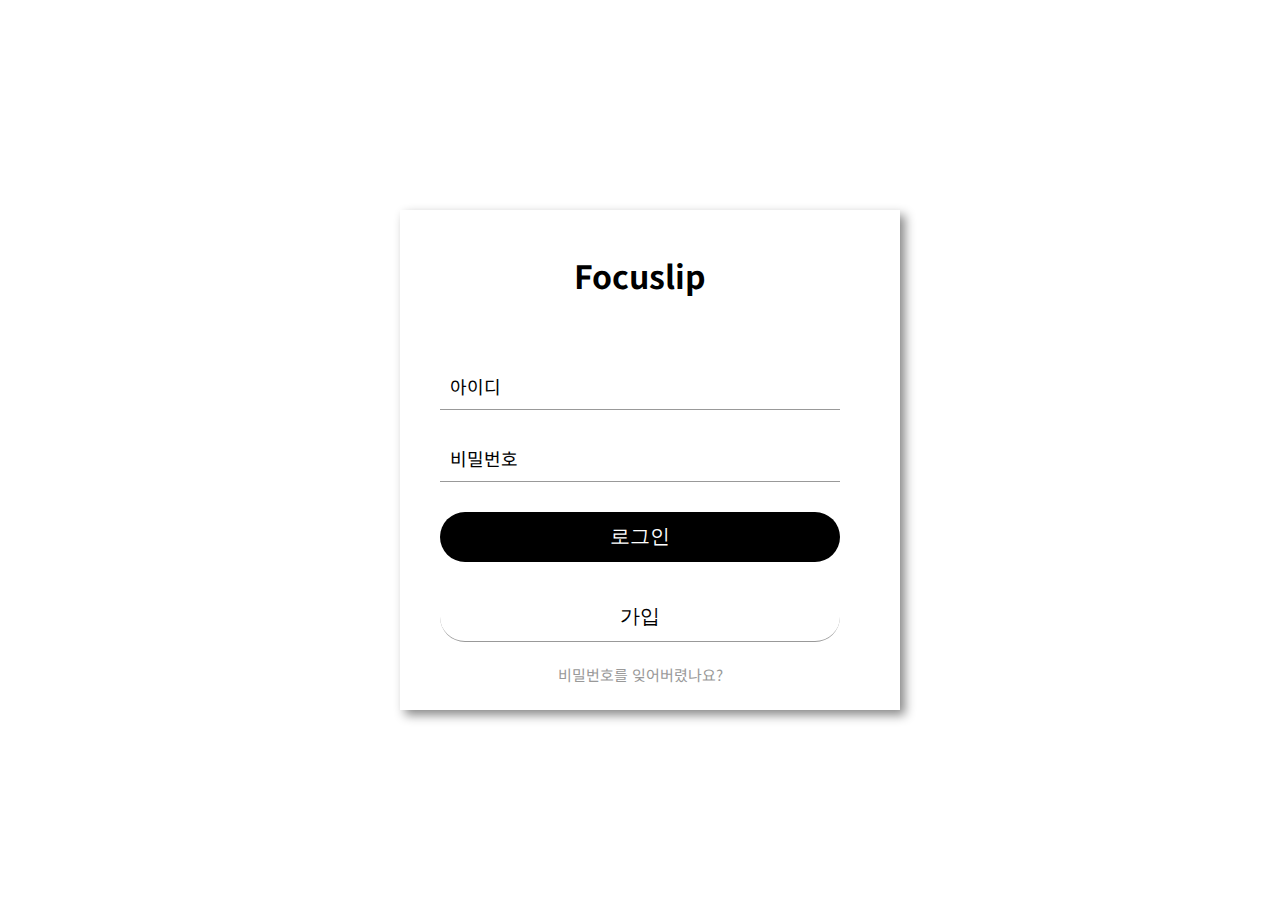
==== index.html @ b52f15b2 "Rename login.html to index.html" ====
<!DOCTYPE html>
<html lang="ko">

<head>
	<meta charset="UTF-8">
	<title>로그인페이지</title>
	<link rel="stylesheet" href="login-style.css">
</head>



<body>


	<section class="login-form">
		<h1>Focuslip</h1>
		<form action="">
			<div class="int-area">
				<input type="text" name="id" id="id" autocomplete="off" required>
				<label for="id">아이디</label>
			</div>
			<div class="int-area">
				<input type="password" name="pw" id="pw" autocomplete="off" required>
				<label for="pw">비밀번호</label>
			</div>
			<div class="btn-area">
				<button id="btn" type="submit">
					로그인
				</button>
			</div>
			<div class="join-area">
				<a href="regi.html">
					<button id="join" type="button">
						가입
					</button>
				</a>
			</div>
		</form>

		<div class="box">

		</div>

		<div class="caption">
			<a href="">비밀번호를 잊어버렸나요?</a>
		</div>

	</section>



	<div id="center">

	</div>



</body>
</html>
---- login-style.css ----
@import url('https://fonts.googleapis.com/css2?family=Noto+Sans+KR:wght@500&display=swap');

* {margin: 0, padding: 0; box-sizing: border-box;}
body {
	font-family: 'Noto Sans KR', sans-serif;
	display: flex;
	height: 100vh;
	justify-content: center;
	align-items: center;
}

#center {
	width: 500px;
	height: 500px;
	position: absolute;
	top: 50%;
	left: 50%;
	margin: -240px 0 0 -240px;
	box-shadow: 5px 5px 10px #888888;
}

body::before{
	content:"";
	position: absolute; z-index: 1;
	top: 0; right: 0; bottom: 0; left: 0;
}


.login-form {position: relative; z-index: 2;}
.login-form h1{
	font-size: 32px;
	text-align: center;
	margin-bottom: 60px;
}


.int-area{
	width: 400px; position: relative;
	margin-top: 20px;
}
.int-area:first-child {margin-top: 0;}
.int-area input {
	width: 100%;
	padding: 20px 10px 10px;
	background-color: transparent;
	border: none;
	border-bottom: 1px solid #999;
	font-size: 18px;
	outline: none;
}
.int-area label{
	position: absolute; left: 10px; top: 15px;
	font-size: 18px;
	transition: all .5s ease;
}
.int-area label.warning {
	color: red !important;
	animation: warning .3s ease;
	animation-iteration-count: 3;
}
@keyframes warning{
	0% {transform: translateX(-5px);}
	25% {transform: translateX(5px);}
	50% {transform: translateX(-5px);}
	75% {transform: translateX(5px);}
}
.int-area input:focus + label,
.int-area input:valid + label {
	top: -2px;
	font-size: 13px; color: #166cea;
}

.btn-area {margin-top: 30px;}
.btn-area button {
	width: 100%; height: 50px;
	background: #000;
	color: #fff;
	font-size: 20px;
	border: none;
	border-radius: 25px;
	cursor: pointer;
}

.join-area {margin-top: 30px;}
.join-area button {
	width: 100%; height: 50px;
	background: #fff;
	color: #000;
	font-size: 20px;
	border: none;
	border-bottom: 1px solid #999;
	border-radius: 25px;
	cursor: pointer;
}


.caption{
	margin-top: 20px;
	text-align: center;
}
.caption a{
	font-size: 15px; color: #999;
	text-decoration: none;
}
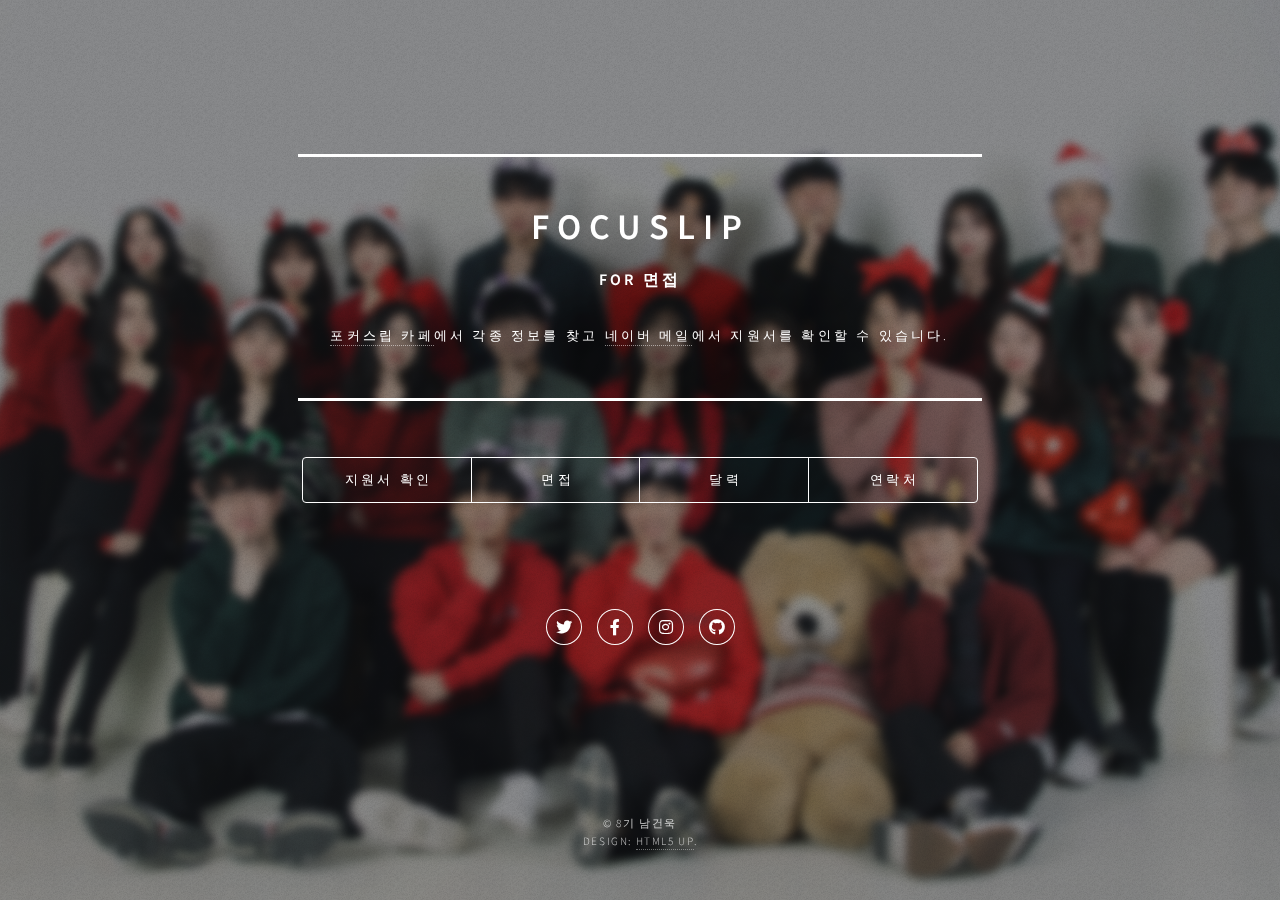
==== commit 7f890b5d: "Add files via upload" ====
--- a/index.html
+++ b/index.html
@@ -1,59 +1,378 @@
-<!DOCTYPE html>
+<!DOCTYPE HTML>
 <html lang="ko">
-
-<head>
-	<meta charset="UTF-8">
-	<title>로그인페이지</title>
-	<link rel="stylesheet" href="login-style.css">
-</head>
-
-
-
-<body>
-
-
-	<section class="login-form">
-		<h1>Focuslip</h1>
-		<form action="">
-			<div class="int-area">
-				<input type="text" name="id" id="id" autocomplete="off" required>
-				<label for="id">아이디</label>
+	<head>
+		<title>Focuslip</title>
+		<meta charset="utf-8" />
+		<meta name="viewport" content="width=device-width, initial-scale=1, user-scalable=no" />
+		<link rel="stylesheet" href="assets/css/main.css" />
+		<noscript><link rel="stylesheet" href="assets/css/noscript.css" /></noscript>
+	</head>
+	<body class="is-preload">
+
+		<!-- Wrapper -->
+			<div id="wrapper">
+				<!-- Header -->
+					<header id="header">
+						<div class="content">
+							<div class="inner">
+								<h1>Focuslip</h1>
+								<h3>For 면접</h3>
+								<p></p>
+								<p><a href="https://cafe.naver.com/focuslip">포커스립 카페</a>에서 각종 정보를 찾고
+								<a href="http://mail.naver.com">네이버 메일</a>에서 지원서를 확인할 수 있습니다.</p>
+							</div>
+						</div>
+						<nav>
+							<ul> <!-- #intro같이 링크 이름 앞에 #을 붙이면 원래 창이 안 닫힌다.-->
+								<li><a href="#intro">지원서 확인</a></li>
+								<li><a href="#work">면접</a></li>
+								<li><a href="#about">달력</a></li>
+								<li><a href="#contact">연락처</a></li>
+								<!-- <li><a href="#elements">Elements</a></li> -->
+							</ul>
+						</nav>
+
+
+
+					</header>
+
+				<!-- Main -->
+					<div id="main">
+
+						<!-- 지원서 확인 -->
+							<article id="intro">
+								<h2 class="major">지원서 확인</h2>
+								<span class="image main"><img src="images/pic01.jpg" alt="" /></span>
+								<p>이 페이지는 지원서를 업로드하고, 사람 별로 분류된 지원서를 한 눈에 볼 수 있는 페이지입니다.</p>
+								<p>면접을 보면서 면접 질문 및 대답을 메모하려면 <a href="#work">면접 페이지</a>를 이용해 주세요.</p>
+							</article>
+
+						<!-- 면접볼 때 사용할 페이지 -->
+							<article id="work">
+								<h2 class="major">면접</h2>
+								<span class="image main"><img src="images/pic02.jpg" alt="" /></span>
+								<p>이 페이지는 면접을 보면서 질문 및 대답을 메모하는 페이지입니다.</p>
+								<p>메모한 건 다 모아서 엑셀로 다운받을 수 있었으면 좋겠네요.</p>
+								<p>근데 구글 스프레드시트를 쓰면 되는데 굳이 이게 필요할까?</p>
+
+								/* 원래 있었던 이름, 메일, 메시지 넣는 양식 코드 */
+								<form method="post" action="#">
+									<div class="fields">
+										<div class="field half">
+											<label for="name">지원자 이름</label>
+											<input type="text" name="name" id="name" />
+										</div>
+										<div class="field half">
+											<label for="email">면접관 이름</label>
+											<input type="text" name="email" id="email" />
+										</div>
+										<div class="field">
+											<label for="message">질문</label>
+											<textarea name="message" id="message" rows="4"></textarea>
+										</div>
+										<div class="field">
+											<label for="message">답변</label>
+											<textarea name="message" id="message" rows="4"></textarea>
+										</div>
+									</div>
+									<ul class="actions">
+										<li><input type="submit" value="Send Message" class="primary" /></li>
+										<li><input type="reset" value="Reset" /></li>
+									</ul>
+								</form>
+							</article>
+
+						<!-- 달력 -->
+							<article id="about">
+								<h2 class="major">달력</h2>
+								<span class="image main"><img src="images/pic03.jpg" alt="" /></span>
+								<p>이 페이지는 달력에 시간 별로 면접관과 지원자가 정리된 페이지입니다.</p>
+								<p>업로드된 지원서에서 가능한 면접일자를 추출해서 표로 정리하고, 그 중 시간을 선택하면 지원자를 표로 정리해줬으면 좋겠네요.</p>
+								<p>면접관은 직접 입력하는걸로 합시다.</p>
+							</article>
+
+						<!-- Contact -->
+							<article id="contact">
+								<h2 class="major">연락처</h2>
+								<p>이 페이지는 지원자들의 연락처를 모아둔 페이지입니다.</p>
+								<p>지원서의 정보를 받아서 정리해줬으면 좋겠네요.</p>
+
+								<!-- 여긴 아이콘이니까 불필요 -->
+
+								<!-- 여기까지 -->
+							</article>
+
+						<!-- Elements 메뉴를 비활성화 해놨는데 이런 것들이 가능하니 써먹으라는 듯! -->
+							<article id="elements">
+								<h2 class="major">Elements</h2>
+
+								<section>
+									<h3 class="major">Text</h3>
+									<p>This is <b>bold</b> and this is <strong>strong</strong>. This is <i>italic</i> and this is <em>emphasized</em>.
+									This is <sup>superscript</sup> text and this is <sub>subscript</sub> text.
+									This is <u>underlined</u> and this is code: <code>for (;;) { ... }</code>. Finally, <a href="#">this is a link</a>.</p>
+									<hr />
+									<h2>Heading Level 2</h2>
+									<h3>Heading Level 3</h3>
+									<h4>Heading Level 4</h4>
+									<h5>Heading Level 5</h5>
+									<h6>Heading Level 6</h6>
+									<hr />
+									<h4>Blockquote</h4>
+									<blockquote>Fringilla nisl. Donec accumsan interdum nisi, quis tincidunt felis sagittis eget tempus euismod. Vestibulum ante ipsum primis in faucibus vestibulum. Blandit adipiscing eu felis iaculis volutpat ac adipiscing accumsan faucibus. Vestibulum ante ipsum primis in faucibus lorem ipsum dolor sit amet nullam adipiscing eu felis.</blockquote>
+									<h4>Preformatted</h4>
+									<pre><code>i = 0;
+
+while (!deck.isInOrder()) {
+    print 'Iteration ' + i;
+    deck.shuffle();
+    i++;
+}
+
+print 'It took ' + i + ' iterations to sort the deck.';</code></pre>
+								</section>
+
+								<section>
+									<h3 class="major">Lists</h3>
+
+									<h4>Unordered</h4>
+									<ul>
+										<li>Dolor pulvinar etiam.</li>
+										<li>Sagittis adipiscing.</li>
+										<li>Felis enim feugiat.</li>
+									</ul>
+
+									<h4>Alternate</h4>
+									<ul class="alt">
+										<li>Dolor pulvinar etiam.</li>
+										<li>Sagittis adipiscing.</li>
+										<li>Felis enim feugiat.</li>
+									</ul>
+
+									<h4>Ordered</h4>
+									<ol>
+										<li>Dolor pulvinar etiam.</li>
+										<li>Etiam vel felis viverra.</li>
+										<li>Felis enim feugiat.</li>
+										<li>Dolor pulvinar etiam.</li>
+										<li>Etiam vel felis lorem.</li>
+										<li>Felis enim et feugiat.</li>
+									</ol>
+									<h4>Icons</h4>
+									<ul class="icons">
+										<li><a href="#" class="icon brands fa-twitter"><span class="label">Twitter</span></a></li>
+										<li><a href="#" class="icon brands fa-facebook-f"><span class="label">Facebook</span></a></li>
+										<li><a href="#" class="icon brands fa-instagram"><span class="label">Instagram</span></a></li>
+										<li><a href="#" class="icon brands fa-github"><span class="label">Github</span></a></li>
+									</ul>
+
+									<h4>Actions</h4>
+									<ul class="actions">
+										<li><a href="#" class="button primary">Default</a></li>
+										<li><a href="#" class="button">Default</a></li>
+									</ul>
+									<ul class="actions stacked">
+										<li><a href="#" class="button primary">Default</a></li>
+										<li><a href="#" class="button">Default</a></li>
+									</ul>
+								</section>
+
+								<section>
+									<h3 class="major">Table</h3>
+									<h4>Default</h4>
+									<div class="table-wrapper">
+										<table>
+											<thead>
+												<tr>
+													<th>Name</th>
+													<th>Description</th>
+													<th>Price</th>
+												</tr>
+											</thead>
+											<tbody>
+												<tr>
+													<td>Item One</td>
+													<td>Ante turpis integer aliquet porttitor.</td>
+													<td>29.99</td>
+												</tr>
+												<tr>
+													<td>Item Two</td>
+													<td>Vis ac commodo adipiscing arcu aliquet.</td>
+													<td>19.99</td>
+												</tr>
+												<tr>
+													<td>Item Three</td>
+													<td> Morbi faucibus arcu accumsan lorem.</td>
+													<td>29.99</td>
+												</tr>
+												<tr>
+													<td>Item Four</td>
+													<td>Vitae integer tempus condimentum.</td>
+													<td>19.99</td>
+												</tr>
+												<tr>
+													<td>Item Five</td>
+													<td>Ante turpis integer aliquet porttitor.</td>
+													<td>29.99</td>
+												</tr>
+											</tbody>
+											<tfoot>
+												<tr>
+													<td colspan="2"></td>
+													<td>100.00</td>
+												</tr>
+											</tfoot>
+										</table>
+									</div>
+
+									<h4>Alternate</h4>
+									<div class="table-wrapper">
+										<table class="alt">
+											<thead>
+												<tr>
+													<th>Name</th>
+													<th>Description</th>
+													<th>Price</th>
+												</tr>
+											</thead>
+											<tbody>
+												<tr>
+													<td>Item One</td>
+													<td>Ante turpis integer aliquet porttitor.</td>
+													<td>29.99</td>
+												</tr>
+												<tr>
+													<td>Item Two</td>
+													<td>Vis ac commodo adipiscing arcu aliquet.</td>
+													<td>19.99</td>
+												</tr>
+												<tr>
+													<td>Item Three</td>
+													<td> Morbi faucibus arcu accumsan lorem.</td>
+													<td>29.99</td>
+												</tr>
+												<tr>
+													<td>Item Four</td>
+													<td>Vitae integer tempus condimentum.</td>
+													<td>19.99</td>
+												</tr>
+												<tr>
+													<td>Item Five</td>
+													<td>Ante turpis integer aliquet porttitor.</td>
+													<td>29.99</td>
+												</tr>
+											</tbody>
+											<tfoot>
+												<tr>
+													<td colspan="2"></td>
+													<td>100.00</td>
+												</tr>
+											</tfoot>
+										</table>
+									</div>
+								</section>
+
+								<section>
+									<h3 class="major">Buttons</h3>
+									<ul class="actions">
+										<li><a href="#" class="button primary">Primary</a></li>
+										<li><a href="#" class="button">Default</a></li>
+									</ul>
+									<ul class="actions">
+										<li><a href="#" class="button">Default</a></li>
+										<li><a href="#" class="button small">Small</a></li>
+									</ul>
+									<ul class="actions">
+										<li><a href="#" class="button primary icon solid fa-download">Icon</a></li>
+										<li><a href="#" class="button icon solid fa-download">Icon</a></li>
+									</ul>
+									<ul class="actions">
+										<li><span class="button primary disabled">Disabled</span></li>
+										<li><span class="button disabled">Disabled</span></li>
+									</ul>
+								</section>
+
+								<section>
+									<h3 class="major">Form</h3>
+									<form method="post" action="#">
+										<div class="fields">
+											<div class="field half">
+												<label for="demo-name">Name</label>
+												<input type="text" name="demo-name" id="demo-name" value="" placeholder="Jane Doe" />
+											</div>
+											<div class="field half">
+												<label for="demo-email">Email</label>
+												<input type="email" name="demo-email" id="demo-email" value="" placeholder="jane@untitled.tld" />
+											</div>
+											<div class="field">
+												<label for="demo-category">Category</label>
+												<select name="demo-category" id="demo-category">
+													<option value="">-</option>
+													<option value="1">Manufacturing</option>
+													<option value="1">Shipping</option>
+													<option value="1">Administration</option>
+													<option value="1">Human Resources</option>
+												</select>
+											</div>
+											<div class="field half">
+												<input type="radio" id="demo-priority-low" name="demo-priority" checked>
+												<label for="demo-priority-low">Low</label>
+											</div>
+											<div class="field half">
+												<input type="radio" id="demo-priority-high" name="demo-priority">
+												<label for="demo-priority-high">High</label>
+											</div>
+											<div class="field half">
+												<input type="checkbox" id="demo-copy" name="demo-copy">
+												<label for="demo-copy">Email me a copy</label>
+											</div>
+											<div class="field half">
+												<input type="checkbox" id="demo-human" name="demo-human" checked>
+												<label for="demo-human">Not a robot</label>
+											</div>
+											<div class="field">
+												<label for="demo-message">Message</label>
+												<textarea name="demo-message" id="demo-message" placeholder="Enter your message" rows="6"></textarea>
+											</div>
+										</div>
+										<ul class="actions">
+											<li><input type="submit" value="Send Message" class="primary" /></li>
+											<li><input type="reset" value="Reset" /></li>
+										</ul>
+									</form>
+								</section>
+
+							</article>
+
+					</div>
+
+				<!-- 아이콘들: 링크 추가로 입력할 것 -->
+				<ul class="icons">
+					<li><a href="#" class="icon brands fa-twitter"><span class="label">Twitter</span></a></li>
+					<li><a href="#" class="icon brands fa-facebook-f"><span class="label">Facebook</span></a></li>
+					<li><a href="https://www.instagram.com/focuslip_presentation/" class="icon brands fa-instagram"><span class="label">Instagram</span></a></li>
+					<li><a href="#" class="icon brands fa-github"><span class="label">GitHub</span></a></li>
+				</ul>
+
+				<!-- Footer -->
+				<footer id="footer">
+					<p class="copyright">&copy; 8기 남건욱 </p>
+					<p class="copyright">Design: <a href="https://html5up.net">HTML5 UP</a>.</p>
+				</footer>
+
+
+
 			</div>
-			<div class="int-area">
-				<input type="password" name="pw" id="pw" autocomplete="off" required>
-				<label for="pw">비밀번호</label>
-			</div>
-			<div class="btn-area">
-				<button id="btn" type="submit">
-					로그인
-				</button>
-			</div>
-			<div class="join-area">
-				<a href="regi.html">
-					<button id="join" type="button">
-						가입
-					</button>
-				</a>
-			</div>
-		</form>
-
-		<div class="box">
-
-		</div>
-
-		<div class="caption">
-			<a href="">비밀번호를 잊어버렸나요?</a>
-		</div>
-
-	</section>
-
-
-
-	<div id="center">
-
-	</div>
-
-
-
-</body>
+
+		<!-- BG -->
+			<div id="bg"></div>
+
+		<!-- Scripts -->
+			<script src="assets/js/jquery.min.js"></script>
+			<script src="assets/js/browser.min.js"></script>
+			<script src="assets/js/breakpoints.min.js"></script>
+			<script src="assets/js/util.js"></script>
+			<script src="assets/js/main.js"></script>
+
+	</body>
 </html>
--- a/assets/css/main.css
+++ b/assets/css/main.css
@@ -0,0 +1,1660 @@
+@import url(fontawesome-all.min.css);
+@import url("https://fonts.googleapis.com/css?family=Source+Sans+Pro:300italic,600italic,300,600");
+
+/* html 자체에서 제공하는 설정값들을 초기화하는 과정 */
+html, body, div, span, applet, object,
+iframe, h1, h2, h3, h4, h5, h6, p, blockquote,
+pre, a, abbr, acronym, address, big, cite,
+code, del, dfn, em, img, ins, kbd, q, s, samp,
+small, strike, strong, sub, sup, tt, var, b,
+u, i, center, dl, dt, dd, ol, ul, li, fieldset,
+form, label, legend, table, caption, tbody,
+tfoot, thead, tr, th, td, article, aside,
+canvas, details, embed, figure, figcaption,
+footer, header, hgroup, menu, nav, output, ruby,
+section, summary, time, mark, audio, video {
+	margin: 0;
+	padding: 0;
+	border: 0;
+	font-size: 100%;
+	font: inherit;
+	vertical-align: baseline;}
+
+article, aside, details, figcaption, figure,
+footer, header, hgroup, menu, nav, section {
+	display: block;}
+
+body {
+	line-height: 1;
+}
+
+ol, ul {
+	list-style: none;
+}
+
+blockquote, q {
+	quotes: none;
+}
+
+blockquote:before, blockquote:after, q:before, q:after {
+	content: '';
+	content: none;
+}
+
+table {
+	border-collapse: collapse;
+	border-spacing: 0;
+}
+
+body {
+	-webkit-text-size-adjust: none;
+}
+
+mark {
+	background-color: transparent;
+	color: inherit;
+}
+
+input::-moz-focus-inner {
+	border: 0;
+	padding: 0;
+}
+
+input, select, textarea {
+	-moz-appearance: none;
+	-webkit-appearance: none;
+	-ms-appearance: none;
+	appearance: none;
+}
+
+
+/* ----- Basic ----- */
+
+	@-ms-viewport {
+		width: device-width;
+	}
+
+	@media screen and (max-width: 480px) {
+
+		html, body {
+			min-width: 320px;
+		}
+
+	}
+
+	html {
+		box-sizing: border-box;
+	}
+
+/* *는 전체선택자로 전체에 적용한다.*/
+
+	*, *:before, *:after {
+		box-sizing: inherit;
+	}
+
+	body {
+		background: #1b1f22; /* 이건 엄청 어두운 검정인데 배경은 왜 그라데이션이지 */
+	}
+
+	body.is-preload *, body.is-preload *:before, body.is-preload *:after {
+		-moz-animation: none !important;
+		-webkit-animation: none !important;
+		-ms-animation: none !important;
+		animation: none !important;
+		-moz-transition: none !important;
+		-webkit-transition: none !important;
+		-ms-transition: none !important;
+		transition: none !important;
+	}
+
+/* ----- Type ----- */
+
+
+	html {
+		font-size: 16pt;
+	}
+
+/* 스크린 크기에 따라 기준 글자 크기가 달라진다 */
+	@media screen and (max-width: 1680px) {
+
+		html {
+			font-size: 12pt;
+		}
+
+	}
+
+	@media screen and (max-width: 736px) {
+
+		html {
+			font-size: 11pt;
+		}
+
+	}
+
+	@media screen and (max-width: 360px) {
+
+		html {
+			font-size: 10pt;
+		}
+
+	}
+
+	body, input, select, textarea {
+		color: #ffffff;
+		font-family: "Source Sans Pro", sans-serif;
+		font-weight: 300;
+		font-size: 1rem;
+		line-height: 1.65;
+	}
+
+/* 링크에 대한 설정 */
+	a {
+		-moz-transition: color 0.2s ease-in-out, background-color 0.2s ease-in-out, border-bottom-color 0.2s ease-in-out;
+		-webkit-transition: color 0.2s ease-in-out, background-color 0.2s ease-in-out, border-bottom-color 0.2s ease-in-out;
+		-ms-transition: color 0.2s ease-in-out, background-color 0.2s ease-in-out, border-bottom-color 0.2s ease-in-out;
+		transition: color 0.2s ease-in-out, background-color 0.2s ease-in-out, border-bottom-color 0.2s ease-in-out;
+		border-bottom: dotted 1px rgba(255, 255, 255, 0.5);
+		text-decoration: none;
+		color: inherit;
+	}
+
+/* a:hover는 링크 위에 마우스를 올렸을 때. */
+/* 여기서는 제목에 건 링크에 마우스 올리면 나타나는 효과 */
+	a:hover {
+		border-bottom-color: transparent;
+	}
+
+	strong, b {
+		color: #ffffff;
+		font-weight: 600;
+	}
+
+	em, i {
+		font-style: italic;
+	}
+
+	p {
+		margin: 0 0 2rem 0;
+	}
+
+	h1, h2, h3, h4, h5, h6 {
+		color: #ffffff;
+		font-weight: 600;
+		line-height: 1.5;
+		margin: 0 0 1rem 0;
+		text-transform: uppercase;
+		letter-spacing: 0.2rem;
+	}
+
+	h1 a, h2 a, h3 a, h4 a, h5 a, h6 a {
+		color: inherit;
+		text-decoration: none;
+	}
+
+	h1.major, h2.major, h3.major, h4.major, h5.major, h6.major {
+		border-bottom: solid 1px #ffffff;
+		width: -moz-max-content;
+		width: -webkit-max-content;
+		width: -ms-max-content;
+		width: max-content;
+		padding-bottom: 0.5rem;
+		margin: 0 0 2rem 0;
+	}
+
+	h1 {
+		font-size: 2.25rem;
+		line-height: 1.3;
+		letter-spacing: 0.5rem;
+	}
+
+	h2 {
+		font-size: 1.5rem;
+		line-height: 1.4;
+		letter-spacing: 0.5rem;
+	}
+
+	h3 {
+		font-size: 1rem;
+	}
+
+	h4 {
+		font-size: 0.8rem;
+	}
+
+	h5 {
+		font-size: 0.7rem;
+	}
+
+	h6 {
+		font-size: 0.6rem;
+	}
+
+	@media screen and (max-width: 736px) {
+
+		h1 {
+			font-size: 1.75rem;
+			line-height: 1.4;
+		}
+
+		h2 {
+			font-size: 1.25em;
+			line-height: 1.5;
+		}
+
+	}
+
+	sub {
+		font-size: 0.8rem;
+		position: relative;
+		top: 0.5rem;
+	}
+
+	sup {
+		font-size: 0.8rem;
+		position: relative;
+		top: -0.5rem;
+	}
+
+	blockquote {
+		border-left: solid 4px #ffffff;
+		font-style: italic;
+		margin: 0 0 2rem 0;
+		padding: 0.5rem 0 0.5rem 2rem;
+	}
+
+	code {
+		background: rgba(255, 255, 255, 0.075);
+		border-radius: 4px;
+		font-family: "Courier New", monospace;
+		font-size: 0.9rem;
+		margin: 0 0.25rem;
+		padding: 0.25rem 0.65rem;
+	}
+
+	pre {
+		-webkit-overflow-scrolling: touch;
+		font-family: "Courier New", monospace;
+		font-size: 0.9rem;
+		margin: 0 0 2rem 0;
+	}
+
+	pre code {
+		display: block;
+		line-height: 1.75;
+		padding: 1rem 1.5rem;
+		overflow-x: auto;
+	}
+
+	hr {
+		border: 0;
+		border-bottom: solid 1px #ffffff;
+		margin: 2.75rem 0;
+	}
+
+	.align-left {
+		text-align: left;
+	}
+
+	.align-center {
+		text-align: center;
+	}
+
+	.align-right {
+		text-align: right;
+	}
+
+/* ----- Form ----- */
+
+	form {
+		margin: 0 0 2rem 0;
+	}
+
+	form > :last-child {
+		margin-bottom: 0;
+	}
+
+	form > .fields {
+		display: -moz-flex;
+		display: -webkit-flex;
+		display: -ms-flex;
+		display: flex;
+		-moz-flex-wrap: wrap;
+		-webkit-flex-wrap: wrap;
+		-ms-flex-wrap: wrap;
+		flex-wrap: wrap;
+		width: calc(100% + 3rem);
+		margin: -1.5rem 0 2rem -1.5rem;
+	}
+
+	form > .fields > .field {
+		-moz-flex-grow: 0;
+		-webkit-flex-grow: 0;
+		-ms-flex-grow: 0;
+		flex-grow: 0;
+		-moz-flex-shrink: 0;
+		-webkit-flex-shrink: 0;
+		-ms-flex-shrink: 0;
+		flex-shrink: 0;
+		padding: 1.5rem 0 0 1.5rem;
+		width: calc(100% - 1.5rem);
+	}
+
+		form > .fields > .field.half {
+			width: calc(50% - 0.75rem);
+		}
+
+		form > .fields > .field.third {
+			width: calc(100%/3 - 0.5rem);
+		}
+
+		form > .fields > .field.quarter {
+			width: calc(25% - 0.375rem);
+		}
+
+	@media screen and (max-width: 480px) {
+
+		form > .fields {
+			width: calc(100% + 3rem);
+			margin: -1.5rem 0 2rem -1.5rem;
+		}
+
+		form > .fields > .field {
+			padding: 1.5rem 0 0 1.5rem;
+			width: calc(100% - 1.5rem);
+		}
+
+		form > .fields > .field.half {
+			width: calc(100% - 1.5rem);
+		}
+
+		form > .fields > .field.third {
+			width: calc(100% - 1.5rem);
+		}
+
+		form > .fields > .field.quarter {
+			width: calc(100% - 1.5rem);
+		}
+
+	}
+
+	label {
+		color: #ffffff;
+		display: block;
+		font-size: 0.8rem;
+		font-weight: 300;
+		letter-spacing: 0.2rem;
+		line-height: 1.5;
+		margin: 0 0 1rem 0;
+		text-transform: uppercase;
+	}
+
+	input[type="text"],
+	input[type="password"],
+	input[type="email"],
+	input[type="tel"],
+	select,
+	textarea {
+		-moz-appearance: none;
+		-webkit-appearance: none;
+		-ms-appearance: none;
+		appearance: none;
+		-moz-transition: border-color 0.2s ease-in-out, box-shadow 0.2s ease-in-out, background-color 0.2s ease-in-out;
+		-webkit-transition: border-color 0.2s ease-in-out, box-shadow 0.2s ease-in-out, background-color 0.2s ease-in-out;
+		-ms-transition: border-color 0.2s ease-in-out, box-shadow 0.2s ease-in-out, background-color 0.2s ease-in-out;
+		transition: border-color 0.2s ease-in-out, box-shadow 0.2s ease-in-out, background-color 0.2s ease-in-out;
+		background-color: transparent;
+		border-radius: 4px;
+		border: solid 1px #ffffff;
+		color: inherit;
+		display: block;
+		outline: 0;
+		padding: 0 1rem;
+		text-decoration: none;
+		width: 100%;
+	}
+
+	input[type="text"]:invalid,
+	input[type="password"]:invalid,
+	input[type="email"]:invalid,
+	input[type="tel"]:invalid,
+	select:invalid,
+	textarea:invalid {
+		box-shadow: none;
+	}
+
+	input[type="text"]:focus,
+	input[type="password"]:focus,
+	input[type="email"]:focus,
+	input[type="tel"]:focus,
+	select:focus,
+	textarea:focus {
+		background: rgba(255, 255, 255, 0.075);
+		border-color: #ffffff;
+		box-shadow: 0 0 0 1px #ffffff;
+	}
+
+	select {
+		background-image: url("data:image/svg+xml;charset=utf8,%3Csvg xmlns='http://www.w3.org/2000/svg' width='40' height='40' preserveAspectRatio='none' viewBox='0 0 40 40'%3E%3Cpath d='M9.4,12.3l10.4,10.4l10.4-10.4c0.2-0.2,0.5-0.4,0.9-0.4c0.3,0,0.6,0.1,0.9,0.4l3.3,3.3c0.2,0.2,0.4,0.5,0.4,0.9 c0,0.4-0.1,0.6-0.4,0.9L20.7,31.9c-0.2,0.2-0.5,0.4-0.9,0.4c-0.3,0-0.6-0.1-0.9-0.4L4.3,17.3c-0.2-0.2-0.4-0.5-0.4-0.9 c0-0.4,0.1-0.6,0.4-0.9l3.3-3.3c0.2-0.2,0.5-0.4,0.9-0.4S9.1,12.1,9.4,12.3z' fill='%23ffffff' /%3E%3C/svg%3E");
+		background-size: 1.25rem;
+		background-repeat: no-repeat;
+		background-position: calc(100% - 1rem) center;
+		height: 2.75rem;
+		padding-right: 2.75rem;
+		text-overflow: ellipsis;
+	}
+
+	select option {
+		color: #ffffff;
+		background: #1b1f22;
+	}
+
+	select:focus::-ms-value {
+		background-color: transparent;
+	}
+
+	select::-ms-expand {
+		display: none;
+	}
+
+	input[type="text"],
+	input[type="password"],
+	input[type="email"],
+	select {
+		height: 2.75rem;
+	}
+
+	textarea {
+		padding: 0.75rem 1rem;
+	}
+
+	input[type="checkbox"],
+	input[type="radio"] {
+		-moz-appearance: none;
+		-webkit-appearance: none;
+		-ms-appearance: none;
+		appearance: none;
+		display: block;
+		float: left;
+		margin-right: -2rem;
+		opacity: 0;
+		width: 1rem;
+		z-index: -1;
+	}
+
+	input[type="checkbox"] + label,
+	input[type="radio"] + label {
+		text-decoration: none;
+		-moz-user-select: none;
+		-webkit-user-select: none;
+		-ms-user-select: none;
+		user-select: none;
+		color: #ffffff;
+		cursor: pointer;
+		display: inline-block;
+		font-size: 0.8rem;
+		font-weight: 300;
+		margin: 0 0 0.5rem 0;
+		padding-left: 2.65rem;
+		padding-right: 0.75rem;
+		position: relative;
+	}
+
+	input[type="checkbox"] + label:before,
+	input[type="radio"] + label:before {
+		-moz-osx-font-smoothing: grayscale;
+		-webkit-font-smoothing: antialiased;
+		display: inline-block;
+		font-style: normal;
+		font-variant: normal;
+		text-rendering: auto;
+		line-height: 1;
+		text-transform: none !important;
+		font-family: 'Font Awesome 5 Free';
+		font-weight: 900;
+	}
+
+	input[type="checkbox"] + label:before,
+	input[type="radio"] + label:before {
+		-moz-transition: border-color 0.2s ease-in-out, box-shadow 0.2s ease-in-out, background-color 0.2s ease-in-out;
+		-webkit-transition: border-color 0.2s ease-in-out, box-shadow 0.2s ease-in-out, background-color 0.2s ease-in-out;
+		-ms-transition: border-color 0.2s ease-in-out, box-shadow 0.2s ease-in-out, background-color 0.2s ease-in-out;
+		transition: border-color 0.2s ease-in-out, box-shadow 0.2s ease-in-out, background-color 0.2s ease-in-out;
+		border-radius: 4px;
+		border: solid 1px #ffffff;
+		content: '';
+		display: inline-block;
+		height: 1.65rem;
+		left: 0;
+		line-height: 1.65rem;
+		position: absolute;
+		text-align: center;
+		top: -0.15rem;
+		width: 1.65rem;
+	}
+
+	input[type="checkbox"]:checked + label:before,
+	input[type="radio"]:checked + label:before {
+		background: #ffffff !important;
+		border-color: #ffffff !important;
+		color: #1b1f22;
+		content: '\f00c';
+	}
+
+	input[type="checkbox"]:focus + label:before,
+	input[type="radio"]:focus + label:before {
+		background: rgba(255, 255, 255, 0.075);
+		border-color: #ffffff;
+		box-shadow: 0 0 0 1px #ffffff;
+	}
+
+	input[type="checkbox"] + label:before {
+		border-radius: 4px;
+	}
+
+	input[type="radio"] + label:before {
+		border-radius: 100%;
+	}
+
+	::-webkit-input-placeholder {
+		color: rgba(255, 255, 255, 0.5) !important;
+		opacity: 1.0;
+	}
+
+	:-moz-placeholder {
+		color: rgba(255, 255, 255, 0.5) !important;
+		opacity: 1.0;
+	}
+
+	::-moz-placeholder {
+		color: rgba(255, 255, 255, 0.5) !important;
+		opacity: 1.0;
+	}
+
+	:-ms-input-placeholder {
+		color: rgba(255, 255, 255, 0.5) !important;
+		opacity: 1.0;
+	}
+
+	.formerize-placeholder {
+		color: rgba(255, 255, 255, 0.5) !important;
+		opacity: 1.0;
+	}
+
+/* ----- Box ----- */
+
+	.box {
+		border-radius: 4px;
+		border: solid 1px #ffffff;
+		margin-bottom: 2rem;
+		padding: 1.5em;
+	}
+
+		.box > :last-child,
+		.box > :last-child > :last-child,
+		.box > :last-child > :last-child > :last-child {
+			margin-bottom: 0;
+		}
+
+		.box.alt {
+			border: 0;
+			border-radius: 0;
+			padding: 0;
+		}
+
+/* ----- Icon ----- */
+
+	.icon {
+		text-decoration: none;
+		border-bottom: none;
+		position: relative;
+	}
+
+	.icon:before {
+		-moz-osx-font-smoothing: grayscale;
+		-webkit-font-smoothing: antialiased;
+		display: inline-block;
+		font-style: normal;
+		font-variant: normal;
+		text-rendering: auto;
+		line-height: 1;
+		text-transform: none !important;
+		font-family: 'Font Awesome 5 Free';
+		font-weight: 400;
+	}
+
+	.icon > .label {
+		display: none;
+	}
+
+	.icon:before {
+		line-height: inherit;
+	}
+
+	.icon.solid:before {
+		font-weight: 900;
+	}
+
+	.icon.brands:before {
+		font-family: 'Font Awesome 5 Brands';
+	}
+
+/* ----- Image ----- */
+
+	.image {
+		border-radius: 4px;
+		border: 0;
+		display: inline-block;
+		position: relative;
+	}
+
+	.image:before {
+		pointer-events: none;
+		background-image: url("../../images/overlay.png");
+		background-color: rgba(19, 21, 25, 0.5);
+		border-radius: 4px;
+		content: '';
+		display: block;
+		height: 100%;
+		left: 0;
+		opacity: 0.5;
+		position: absolute;
+		top: 0;
+		width: 100%;
+	}
+
+	.image img {
+		border-radius: 4px;
+		display: block;
+	}
+
+	.image.left, .image.right {
+		max-width: 40%;
+	}
+
+	.image.left img, .image.right img {
+		width: 100%;
+	}
+
+	.image.left {
+		float: left;
+		padding: 0 1.5em 1em 0;
+		top: 0.25em;
+	}
+
+	.image.right {
+		float: right;
+		padding: 0 0 1em 1.5em;
+		top: 0.25em;
+	}
+
+	.image.fit {
+		display: block;
+		margin: 0 0 2rem 0;
+		width: 100%;
+	}
+
+	.image.fit img {
+		width: 100%;
+	}
+
+	.image.main {
+		display: block;
+		margin: 2.5rem 0;
+		width: 100%;
+	}
+
+	.image.main img {
+		width: 100%;
+	}
+
+	@media screen and (max-width: 736px) {
+
+		.image.main {
+			margin: 2rem 0;
+		}
+
+	}
+
+	@media screen and (max-width: 480px) {
+
+		.image.main {
+			margin: 1.5rem 0;
+		}
+
+	}
+
+/* ----- List ----- */
+
+	ol {
+		list-style: decimal;
+		margin: 0 0 2rem 0;
+		padding-left: 1.25em;
+	}
+
+	ol li {
+		padding-left: 0.25em;
+	}
+
+	ul {
+		list-style: disc;
+		margin: 0 0 2rem 0;
+		padding-left: 1em;
+	}
+
+	ul li {
+		padding-left: 0.5em;
+	}
+
+	ul.alt {
+		list-style: none;
+		padding-left: 0;
+	}
+
+	ul.alt li {
+		border-top: solid 1px #ffffff;
+		padding: 0.5em 0;
+	}
+
+	ul.alt li:first-child {
+		border-top: 0;
+		padding-top: 0;
+	}
+
+	dl {
+		margin: 0 0 2rem 0;
+	}
+
+	dl dt {
+		display: block;
+		font-weight: 600;
+		margin: 0 0 1rem 0;
+	}
+
+	dl dd {
+		margin-left: 2rem;
+	}
+
+/* ----- Actions ----- */
+
+	ul.actions {
+		display: -moz-flex;
+		display: -webkit-flex;
+		display: -ms-flex;
+		display: flex;
+		cursor: default;
+		list-style: none;
+		margin-left: -1rem;
+		padding-left: 0;
+	}
+
+	ul.actions li {
+		padding: 0 0 0 1rem;
+		vertical-align: middle;
+	}
+
+	ul.actions.special {
+		-moz-justify-content: center;
+		-webkit-justify-content: center;
+		-ms-justify-content: center;
+		justify-content: center;
+		width: 100%;
+		margin-left: 0;
+	}
+
+	ul.actions.special li:first-child {
+		padding-left: 0;
+	}
+
+	ul.actions.stacked {
+		-moz-flex-direction: column;
+		-webkit-flex-direction: column;
+		-ms-flex-direction: column;
+		flex-direction: column;
+		margin-left: 0;
+	}
+
+	ul.actions.stacked li {
+		padding: 1.3rem 0 0 0;
+	}
+
+	ul.actions.stacked li:first-child {
+		padding-top: 0;
+	}
+
+	ul.actions.fit {
+		width: calc(100% + 1rem);
+	}
+
+	ul.actions.fit li {
+		-moz-flex-grow: 1;
+		-webkit-flex-grow: 1;
+		-ms-flex-grow: 1;
+		flex-grow: 1;
+		-moz-flex-shrink: 1;
+		-webkit-flex-shrink: 1;
+		-ms-flex-shrink: 1;
+		flex-shrink: 1;
+		width: 100%;
+	}
+
+	ul.actions.fit li > * {
+		width: 100%;
+	}
+
+	ul.actions.fit.stacked {
+		width: 100%;
+	}
+
+	@media screen and (max-width: 480px) {
+
+		ul.actions:not(.fixed) {
+			-moz-flex-direction: column;
+			-webkit-flex-direction: column;
+			-ms-flex-direction: column;
+			flex-direction: column;
+			margin-left: 0;
+			width: 100% !important;
+		}
+
+		ul.actions:not(.fixed) li {
+			-moz-flex-grow: 1;
+			-webkit-flex-grow: 1;
+			-ms-flex-grow: 1;
+			flex-grow: 1;
+			-moz-flex-shrink: 1;
+			-webkit-flex-shrink: 1;
+			-ms-flex-shrink: 1;
+			flex-shrink: 1;
+			padding: 1rem 0 0 0;
+			text-align: center;
+			width: 100%;
+		}
+
+		ul.actions:not(.fixed) li > * {
+			width: 100%;
+		}
+
+		ul.actions:not(.fixed) li:first-child {
+			padding-top: 0;
+		}
+
+		ul.actions:not(.fixed) li input[type="submit"],
+		ul.actions:not(.fixed) li input[type="reset"],
+		ul.actions:not(.fixed) li input[type="button"],
+		ul.actions:not(.fixed) li button,
+		ul.actions:not(.fixed) li .button {
+			width: 100%;
+		}
+
+		ul.actions:not(.fixed) li input[type="submit"].icon:before,
+		ul.actions:not(.fixed) li input[type="reset"].icon:before,
+		ul.actions:not(.fixed) li input[type="button"].icon:before,
+		ul.actions:not(.fixed) li button.icon:before,
+		ul.actions:not(.fixed) li .button.icon:before {
+			margin-left: -0.5em;
+		}
+
+	}
+
+/* ----- Icons ----- */
+
+	ul.icons {
+		cursor: default;
+		list-style: none;
+		padding-left: 0;
+	}
+
+	ul.icons li {
+		display: inline-block;
+		padding: 0 0.75em 0 0;
+	}
+
+	ul.icons li:last-child {
+		padding-right: 0;
+	}
+
+	ul.icons li a {
+		border-radius: 100%;
+		box-shadow: inset 0 0 0 1px #ffffff;
+		display: inline-block;
+		height: 2.25rem;
+		line-height: 2.25rem;
+		text-align: center;
+		width: 2.25rem;
+	}
+
+	ul.icons li a:hover {
+		background-color: rgba(255, 255, 255, 0.075);
+	}
+
+	ul.icons li a:active {
+		background-color: rgba(255, 255, 255, 0.175);
+	}
+
+/* ----- Table ----- */
+
+	.table-wrapper {
+		-webkit-overflow-scrolling: touch;
+		overflow-x: auto;
+	}
+
+	table {
+		margin: 0 0 2rem 0;
+		width: 100%;
+	}
+
+	table tbody tr {
+		border: solid 1px #ffffff;
+		border-left: 0;
+		border-right: 0;
+	}
+
+	table tbody tr:nth-child(2n + 1) {
+		background-color: rgba(255, 255, 255, 0.075);
+	}
+
+	table td {
+		padding: 0.75em 0.75em;
+	}
+
+	table th {
+		color: #ffffff;
+		font-size: 0.9em;
+		font-weight: 600;
+		padding: 0 0.75em 0.75em 0.75em;
+		text-align: left;
+	}
+
+	table thead {
+		border-bottom: solid 2px #ffffff;
+	}
+
+	table tfoot {
+		border-top: solid 2px #ffffff;
+	}
+
+	table.alt {
+		border-collapse: separate;
+	}
+
+	table.alt tbody tr td {
+		border: solid 1px #ffffff;
+		border-left-width: 0;
+		border-top-width: 0;
+	}
+
+	table.alt tbody tr td:first-child {
+		border-left-width: 1px;
+	}
+
+	table.alt tbody tr:first-child td {
+		border-top-width: 1px;
+	}
+
+	table.alt thead {
+		border-bottom: 0;
+	}
+
+	table.alt tfoot {
+		border-top: 0;
+	}
+
+/* ----- Button ----- */
+
+	input[type="submit"],
+	input[type="reset"],
+	input[type="button"],
+	button,
+	.button {
+		-moz-appearance: none;
+		-webkit-appearance: none;
+		-ms-appearance: none;
+		appearance: none;
+		-moz-transition: background-color 0.2s ease-in-out, color 0.2s ease-in-out;
+		-webkit-transition: background-color 0.2s ease-in-out, color 0.2s ease-in-out;
+		-ms-transition: background-color 0.2s ease-in-out, color 0.2s ease-in-out;
+		transition: background-color 0.2s ease-in-out, color 0.2s ease-in-out;
+		background-color: transparent;
+		border-radius: 4px;
+		border: 0;
+		box-shadow: inset 0 0 0 1px #ffffff;
+		color: #ffffff !important;
+		cursor: pointer;
+		display: inline-block;
+		font-size: 0.8rem;
+		font-weight: 300;
+		height: 2.75rem;
+		letter-spacing: 0.2rem;
+		line-height: 2.75rem;
+		outline: 0;
+		padding: 0 1.25rem 0 1.35rem;
+		text-align: center;
+		text-decoration: none;
+		text-transform: uppercase;
+		white-space: nowrap;
+	}
+
+	input[type="submit"]:hover,
+	input[type="reset"]:hover,
+	input[type="button"]:hover,
+	button:hover,
+	.button:hover {
+		background-color: rgba(255, 255, 255, 0.075);
+	}
+
+	input[type="submit"]:active,
+	input[type="reset"]:active,
+	input[type="button"]:active,
+	button:active,
+	.button:active {
+		background-color: rgba(255, 255, 255, 0.175);
+	}
+
+	input[type="submit"].icon:before,
+	input[type="reset"].icon:before,
+	input[type="button"].icon:before,
+	button.icon:before,
+	.button.icon:before {
+		margin-right: 0.5em;
+	}
+
+	input[type="submit"].fit,
+	input[type="reset"].fit,
+	input[type="button"].fit,
+	button.fit,
+	.button.fit {
+		width: 100%;
+	}
+
+	input[type="submit"].small,
+	input[type="reset"].small,
+	input[type="button"].small,
+	button.small,
+	.button.small {
+		font-size: 0.6rem;
+		height: 2.0625rem;
+		line-height: 2.0625rem;
+	}
+
+	input[type="submit"].primary,
+	input[type="reset"].primary,
+	input[type="button"].primary,
+	button.primary,
+	.button.primary {
+		background-color: #ffffff;
+		color: #1b1f22 !important;
+		font-weight: 600;
+	}
+
+	input[type="submit"].disabled, input[type="submit"]:disabled,
+	input[type="reset"].disabled,
+	input[type="reset"]:disabled,
+	input[type="button"].disabled,
+	input[type="button"]:disabled,
+	button.disabled,
+	button:disabled,
+	.button.disabled,
+	.button:disabled {
+		pointer-events: none;
+		cursor: default;
+		opacity: 0.25;
+	}
+
+	input[type="submit"],
+	input[type="reset"],
+	input[type="button"],
+	button {
+		line-height: calc(2.75rem - 2px);
+	}
+
+/* ----- BG ----- */
+
+	#bg {
+		-moz-transform: scale(1.0);
+		-webkit-transform: scale(1.0);
+		-ms-transform: scale(1.0);
+		transform: scale(1.0);
+		-webkit-backface-visibility: hidden;
+		position: fixed;
+		top: 0;
+		left: 0;
+		width: 100%;
+		height: 100vh;
+		z-index: 1;
+	}
+
+	#bg:before, #bg:after {
+		content: '';
+		display: block;
+		position: absolute;
+		top: 0;
+		left: 0;
+		width: 100%;
+		height: 100%;
+	}
+
+	#bg:before {
+		-moz-transition: background-color 2.5s ease-in-out;
+		-webkit-transition: background-color 2.5s ease-in-out;
+		-ms-transition: background-color 2.5s ease-in-out;
+		transition: background-color 2.5s ease-in-out;
+		-moz-transition-delay: 0.75s;
+		-webkit-transition-delay: 0.75s;
+		-ms-transition-delay: 0.75s;
+		transition-delay: 0.75s;
+		background-image: linear-gradient(to top, rgba(19, 21, 25, 0.5), rgba(19, 21, 25, 0.5)), url("../../images/overlay.png");
+		background-size: auto,+ 256px 256px;
+		background-position: center,+ center;
+		background-repeat: no-repeat,+ repeat;
+		z-index: 2;
+	}
+
+/* 효과 적용된 이후 배경 */
+	#bg:after {
+		-moz-transform: scale(1.125);
+		-webkit-transform: scale(1.125);
+		-ms-transform: scale(1.125);
+		transform: scale(1.125);
+		-moz-transition: -moz-transform 0.325s ease-in-out, -moz-filter 0.325s ease-in-out;
+		-webkit-transition: -webkit-transform 0.325s ease-in-out, -webkit-filter 0.325s ease-in-out;
+		-ms-transition: -ms-transform 0.325s ease-in-out, -ms-filter 0.325s ease-in-out;
+		transition: transform 0.325s ease-in-out, filter 0.325s ease-in-out;
+		background-image: url("../../images/focuslip-bg.jpg"); /* 배경사진경로 */
+		background-position: center;
+		background-size: cover;
+		background-repeat: no-repeat;
+		z-index: 1; /* 이건 개체를 앞/뒤로 보내는 수 인 듯 */
+		filter: blur(4px); /* 블러처리 추가했다! */
+	}
+
+	body.is-article-visible #bg:after {
+		-moz-transform: scale(1.0825);
+		-webkit-transform: scale(1.0825);
+		-ms-transform: scale(1.0825);
+		transform: scale(1.0825);
+		-moz-filter: blur(0.2rem);
+		-webkit-filter: blur(0.2rem);
+		-ms-filter: blur(0.2rem);
+		filter: blur(0.2rem);
+	}
+
+	body.is-preload #bg:before {
+		background-color: #000000; /* 시작할 때 화면 색: 검정 */
+	}
+
+/* ----- Wrapper ----- */
+
+	#wrapper {
+		display: -moz-flex;
+		display: -webkit-flex;
+		display: -ms-flex;
+		display: flex;
+		-moz-flex-direction: column;
+		-webkit-flex-direction: column;
+		-ms-flex-direction: column;
+		flex-direction: column;
+		-moz-align-items: center;
+		-webkit-align-items: center;
+		-ms-align-items: center;
+		align-items: center;
+		-moz-justify-content: space-between;
+		-webkit-justify-content: space-between;
+		-ms-justify-content: space-between;
+		justify-content: space-between;
+		position: relative;
+		min-height: 100vh;
+		width: 100%;
+		padding: 4rem 2rem;
+		z-index: 3;
+	}
+
+	#wrapper:before {
+		content: '';
+		display: block;
+	}
+
+	@media screen and (max-width: 1680px) {
+
+		#wrapper {
+			padding: 3rem 2rem;
+		}
+
+	}
+
+	@media screen and (max-width: 736px) {
+
+		#wrapper {
+			padding: 2rem 1rem;
+		}
+
+	}
+
+	@media screen and (max-width: 480px) {
+
+		#wrapper {
+			padding: 1rem;
+		}
+
+	}
+
+/* ----- Header ----- */
+
+	#header {
+		display: -moz-flex;
+		display: -webkit-flex;
+		display: -ms-flex;
+		display: flex;
+		-moz-flex-direction: column;
+		-webkit-flex-direction: column;
+		-ms-flex-direction: column;
+		flex-direction: column;
+		-moz-align-items: center;
+		-webkit-align-items: center;
+		-ms-align-items: center;
+		align-items: center;
+		-moz-transition: -moz-transform 0.325s ease-in-out, -moz-filter 0.325s ease-in-out, opacity 0.325s ease-in-out;
+		-webkit-transition: -webkit-transform 0.325s ease-in-out, -webkit-filter 0.325s ease-in-out, opacity 0.325s ease-in-out;
+		-ms-transition: -ms-transform 0.325s ease-in-out, -ms-filter 0.325s ease-in-out, opacity 0.325s ease-in-out;
+		transition: transform 0.325s ease-in-out, filter 0.325s ease-in-out, opacity 0.325s ease-in-out;
+		background-image: -moz-radial-gradient(rgba(0, 0, 0, 0.25) 25%, rgba(0, 0, 0, 0) 55%);
+		background-image: -webkit-radial-gradient(rgba(0, 0, 0, 0.25) 25%, rgba(0, 0, 0, 0) 55%);
+		background-image: -ms-radial-gradient(rgba(0, 0, 0, 0.25) 25%, rgba(0, 0, 0, 0) 55%);
+		background-image: radial-gradient(rgba(0, 0, 0, 0.25) 25%, rgba(0, 0, 0, 0) 55%);
+		max-width: 100%;
+		text-align: center;
+	}
+
+	#header > * {
+		-moz-transition: opacity 0.325s ease-in-out;
+		-webkit-transition: opacity 0.325s ease-in-out;
+		-ms-transition: opacity 0.325s ease-in-out;
+		transition: opacity 0.325s ease-in-out;
+		position: relative;
+		margin-top: 3.5rem;
+	}
+
+/* 가운데 내용과 목록을 잇는 선: 지우고 싶다 */
+	#header > *:before {
+		content: '';
+		display: none;
+		position: absolute;
+		top: calc(-3.5rem - 1px);
+		left: calc(50% - 1px);
+		width: 1px;
+		height: calc(3.5rem + 1px);
+		background: #ffffff;
+	}
+
+	#header > :first-child {
+		margin-top: 0;
+	}
+/* 이건 가운데 내용 위에 선: 왜 있는거지 */
+	#header > :first-child:before {
+		display: none;
+	}
+
+/* 가운데 내용을 담고 있는 상자 */
+	#header .content {
+		border-style: solid;
+		border-color: #ffffff;
+		border-top-width: 3px;
+		border-bottom-width: 3px;
+		max-width: 100%;
+	}
+
+	#header .content .inner {
+		-moz-transition: max-height 0.75s ease, padding 0.75s ease, opacity 0.325s ease-in-out;
+		-webkit-transition: max-height 0.75s ease, padding 0.75s ease, opacity 0.325s ease-in-out;
+		-ms-transition: max-height 0.75s ease, padding 0.75s ease, opacity 0.325s ease-in-out;
+		transition: max-height 0.75s ease, padding 0.75s ease, opacity 0.325s ease-in-out;
+		-moz-transition-delay: 0.25s;
+		-webkit-transition-delay: 0.25s;
+		-ms-transition-delay: 0.25s;
+		transition-delay: 0.25s;
+		padding: 3rem 2rem;
+		max-height: 40rem;
+		overflow: hidden;
+	}
+
+	#header .content .inner > :last-child {
+		margin-bottom: 0;
+	}
+
+	#header .content p {
+		text-transform: uppercase;
+		letter-spacing: 0.2rem;
+		font-size: 0.8rem;
+		line-height: 2;
+	}
+
+/* 메뉴상자 전체 밖 테두리 */
+	#header nav ul {
+		display: -moz-flex;
+		display: -webkit-flex;
+		display: -ms-flex;
+		display: flex;
+		margin-bottom: 0;
+		list-style: none;
+		padding-left: 0;
+		border: solid 1px #ffffff;
+		border-radius: 4px;
+	}
+
+/* 2,4번째 세로선 */
+	#header nav ul li {
+		padding-left: 0;
+		border-left: solid 1px #ffffff;
+	}
+
+	#header nav ul li:first-child {
+		border-left: 0;
+	}
+
+	#header nav ul li a {
+		display: block;
+		min-width: 10.5rem;
+		height: 2.75rem;
+		line-height: 2.75rem;
+		padding: 0 1.25rem 0 1.45rem;
+		text-transform: uppercase;
+		letter-spacing: 0.2rem;
+		font-size: 0.8rem;
+		border-bottom: 0;
+	}
+
+	#header nav ul li a:hover {
+		background-color: rgba(255, 255, 255, 0.075);
+	}
+
+	#header nav ul li a:active {
+		background-color: rgba(255, 255, 255, 0.175);
+	}
+
+/* 정가운데 짧은 선 */
+	#header nav.use-middle:after {
+		content: '';
+		display: block;
+		position: absolute;
+		top: 0;
+		left: calc(50% - 1px);
+		width: 1px;
+		height: 100%;
+		background: #ffffff;
+	}
+
+	#header nav.use-middle ul li.is-middle {
+		border-left: 0;
+	}
+
+	body.is-article-visible #header {
+		-moz-transform: scale(0.95);
+		-webkit-transform: scale(0.95);
+		-ms-transform: scale(0.95);
+		transform: scale(0.95);
+		-moz-filter: blur(0.1rem);
+		-webkit-filter: blur(0.1rem);
+		-ms-filter: blur(0.1rem);
+		filter: blur(0.1rem);
+		opacity: 0;
+	}
+
+	body.is-preload #header {
+		-moz-filter: blur(0.125rem);
+		-webkit-filter: blur(0.125rem);
+		-ms-filter: blur(0.125rem);
+		filter: blur(0.125rem);
+	}
+
+	body.is-preload #header > * {
+		opacity: 0;
+	}
+
+	body.is-preload #header .content .inner {
+		max-height: 0;
+		padding-top: 0;
+		padding-bottom: 0;
+		opacity: 0;
+	}
+
+/* 반응형 웹: 화면크기에 따라 달라지는 서식들을 일일히 설정 */
+	@media screen and (max-width: 980px) {
+
+		#header .content p br {
+			display: none;
+		}
+
+	}
+
+	@media screen and (max-width: 736px) {
+
+		#header > * {
+			margin-top: 2rem;
+		}
+
+		#header > *:before {
+			top: calc(-2rem - 1px);
+			height: calc(2rem + 1px);
+		}
+
+		#header .logo {
+			width: 4.75rem;
+			height: 4.75rem;
+			line-height: 4.75rem;
+		}
+
+		#header .logo .icon:before {
+			font-size: 1.75rem;
+		}
+
+		#header .content .inner {
+			padding: 2.5rem 1rem;
+		}
+
+		#header .content p {
+			line-height: 1.875;
+		}
+
+	}
+
+	@media screen and (max-width: 480px) {
+
+		#header {
+			padding: 1.5rem 0;
+		}
+
+		#header .content .inner {
+			padding: 2.5rem 0;
+		}
+
+		#header nav ul {
+			-moz-flex-direction: column;
+			-webkit-flex-direction: column;
+			-ms-flex-direction: column;
+			flex-direction: column;
+			min-width: 10rem;
+			max-width: 100%;
+		}
+
+		#header nav ul li {
+			border-left: 0;
+			border-top: solid 1px #ffffff;
+		}
+
+		#header nav ul li:first-child {
+			border-top: 0;
+		}
+
+		#header nav ul li a {
+			height: 3rem;
+			line-height: 3rem;
+			min-width: 0;
+			width: 100%;
+		}
+
+		#header nav.use-middle:after {
+			display: none;
+		}
+
+	}
+
+/* ----- Main ----- */
+
+	#main {
+		-moz-flex-grow: 1;
+		-webkit-flex-grow: 1;
+		-ms-flex-grow: 1;
+		flex-grow: 1;
+		-moz-flex-shrink: 1;
+		-webkit-flex-shrink: 1;
+		-ms-flex-shrink: 1;
+		flex-shrink: 1;
+		display: -moz-flex;
+		display: -webkit-flex;
+		display: -ms-flex;
+		display: flex;
+		-moz-align-items: center;
+		-webkit-align-items: center;
+		-ms-align-items: center;
+		align-items: center;
+		-moz-justify-content: center;
+		-webkit-justify-content: center;
+		-ms-justify-content: center;
+		justify-content: center;
+		-moz-flex-direction: column;
+		-webkit-flex-direction: column;
+		-ms-flex-direction: column;
+		flex-direction: column;
+		position: relative;
+		max-width: 100%;
+		z-index: 3;
+	}
+
+	#main article {
+		-moz-transform: translateY(0.25rem);
+		-webkit-transform: translateY(0.25rem);
+		-ms-transform: translateY(0.25rem);
+		transform: translateY(0.25rem);
+		-moz-transition: opacity 0.325s ease-in-out, -moz-transform 0.325s ease-in-out;
+		-webkit-transition: opacity 0.325s ease-in-out, -webkit-transform 0.325s ease-in-out;
+		-ms-transition: opacity 0.325s ease-in-out, -ms-transform 0.325s ease-in-out;
+		transition: opacity 0.325s ease-in-out, transform 0.325s ease-in-out;
+		padding: 4.5rem 2.5rem 1.5rem 2.5rem ;
+		position: relative;
+		width: 40rem;
+		max-width: 100%;
+		background-color: rgba(27, 31, 34, 0.85);
+		border-radius: 4px;
+		opacity: 0;
+	}
+
+	#main article.active {
+		-moz-transform: translateY(0);
+		-webkit-transform: translateY(0);
+		-ms-transform: translateY(0);
+		transform: translateY(0);
+		opacity: 1;
+	}
+
+	#main article .close {
+		display: block;
+		position: absolute;
+		top: 0;
+		right: 0;
+		width: 4rem;
+		height: 4rem;
+		cursor: pointer;
+		text-indent: 4rem;
+		overflow: hidden;
+		white-space: nowrap;
+	}
+
+	#main article .close:before {
+		-moz-transition: background-color 0.2s ease-in-out;
+		-webkit-transition: background-color 0.2s ease-in-out;
+		-ms-transition: background-color 0.2s ease-in-out;
+		transition: background-color 0.2s ease-in-out;
+		content: '';
+		display: block;
+		position: absolute;
+		top: 0.75rem;
+		left: 0.75rem;
+		width: 2.5rem;
+		height: 2.5rem;
+		border-radius: 100%;
+		background-position: center;
+		background-image: url("data:image/svg+xml;charset=utf8,%3Csvg xmlns='http://www.w3.org/2000/svg' xmlns:xlink='http://www.w3.org/1999/xlink' width='20px' height='20px' viewBox='0 0 20 20' zoomAndPan='disable'%3E%3Cstyle%3Eline %7B stroke: %23ffffff%3B stroke-width: 1%3B %7D%3C/style%3E%3Cline x1='2' y1='2' x2='18' y2='18' /%3E%3Cline x1='18' y1='2' x2='2' y2='18' /%3E%3C/svg%3E");
+		background-size: 20px 20px;
+		background-repeat: no-repeat;
+	}
+
+	#main article .close:hover:before {
+		background-color: rgba(255, 255, 255, 0.075);
+	}
+
+	#main article .close:active:before {
+		background-color: rgba(255, 255, 255, 0.175);
+	}
+
+	@media screen and (max-width: 736px) {
+
+		#main article {
+			padding: 3.5rem 2rem 0.5rem 2rem ;
+		}
+
+		#main article .close:before {
+			top: 0.875rem;
+			left: 0.875rem;
+			width: 2.25rem;
+			height: 2.25rem;
+			background-size: 14px 14px;
+		}
+
+	}
+
+	@media screen and (max-width: 480px) {
+
+		#main article {
+			padding: 3rem 1.5rem 0.5rem 1.5rem ;
+		}
+
+	}
+
+/* ----- Footer ----- */
+
+	#footer {
+		-moz-transition: -moz-transform 0.325s ease-in-out, -moz-filter 0.325s ease-in-out, opacity 0.325s ease-in-out;
+		-webkit-transition: -webkit-transform 0.325s ease-in-out, -webkit-filter 0.325s ease-in-out, opacity 0.325s ease-in-out;
+		-ms-transition: -ms-transform 0.325s ease-in-out, -ms-filter 0.325s ease-in-out, opacity 0.325s ease-in-out;
+		transition: transform 0.325s ease-in-out, filter 0.325s ease-in-out, opacity 0.325s ease-in-out;
+		width: 100%;
+		max-width: 100%;
+		margin-top: 2rem;
+		text-align: center;
+	}
+
+	#footer .copyright {
+		letter-spacing: 0.1rem;
+		font-size: 0.7rem;
+		opacity: 0.75;
+		margin-bottom: 0;
+		text-transform: uppercase;
+	}
+
+	body.is-article-visible #footer {
+		-moz-transform: scale(0.95);
+		-webkit-transform: scale(0.95);
+		-ms-transform: scale(0.95);
+		transform: scale(0.95);
+		-moz-filter: blur(0.1rem);
+		-webkit-filter: blur(0.1rem);
+		-ms-filter: blur(0.1rem);
+		filter: blur(0.1rem);
+		opacity: 0;
+	}
+
+	body.is-preload #footer {
+		opacity: 0;
+	}
--- a/assets/css/noscript.css
+++ b/assets/css/noscript.css
@@ -0,0 +1,37 @@
+/*
+	Dimension by HTML5 UP
+	html5up.net | @ajlkn
+	Free for personal and commercial use under the CCA 3.0 license (html5up.net/license)
+*/
+
+/* BG */
+
+	body.is-preload #bg:before {
+		background-color: transparent;
+	}
+
+/* Header */
+
+	body.is-preload #header {
+		-moz-filter: none;
+		-webkit-filter: none;
+		-ms-filter: none;
+		filter: none;
+	}
+
+		body.is-preload #header > * {
+			opacity: 1;
+		}
+
+		body.is-preload #header .content .inner {
+			max-height: none;
+			padding: 3rem 2rem;
+			opacity: 1;
+		}
+
+/* Main */
+
+	#main article {
+		opacity: 1;
+		margin: 4rem 0 0 0;
+	}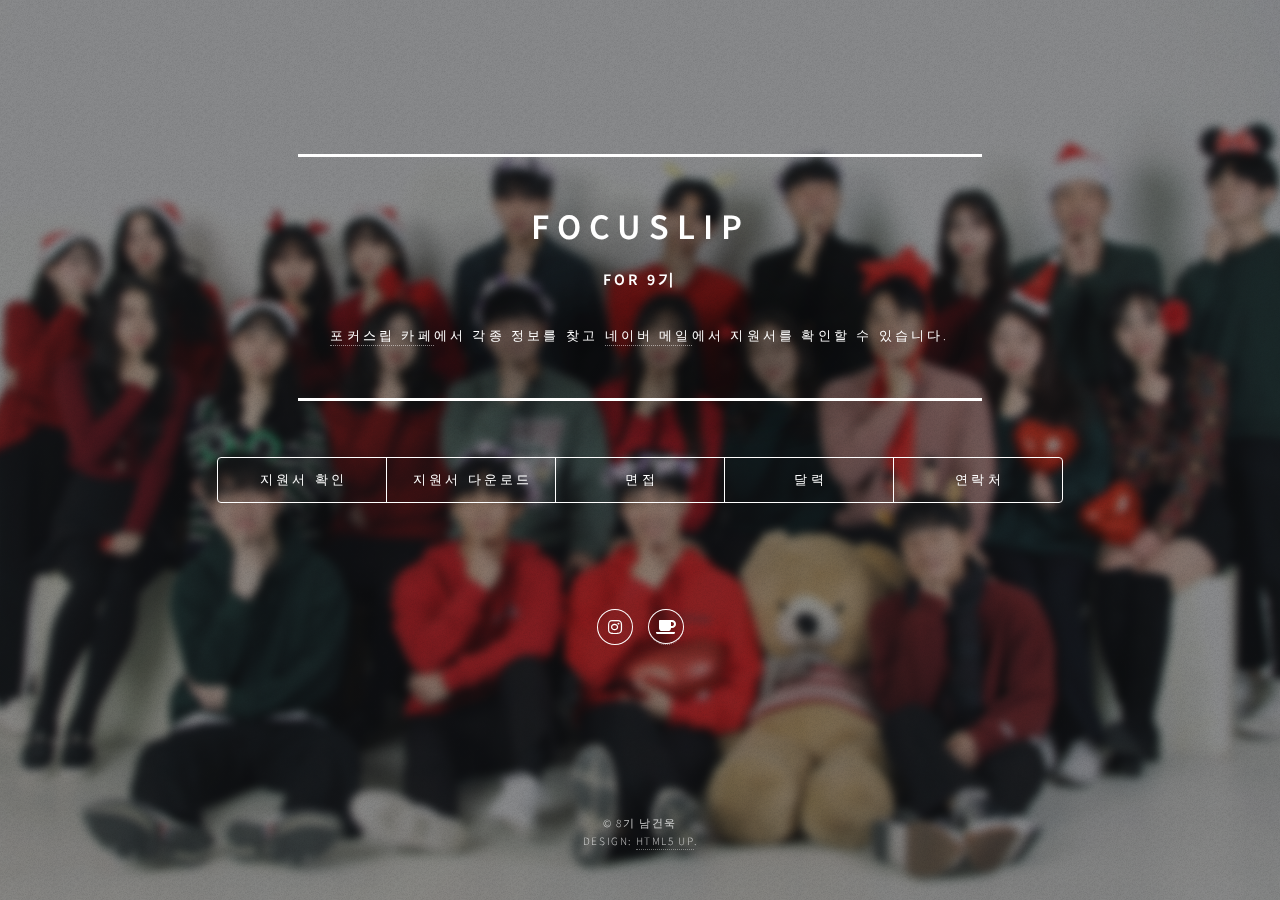
==== commit 9b3f1f23: "Add files via upload" ====
--- a/index.html
+++ b/index.html
@@ -16,7 +16,7 @@
 						<div class="content">
 							<div class="inner">
 								<h1>Focuslip</h1>
-								<h3>For 면접</h3>
+								<h3>For 9기</h3>
 								<p></p>
 								<p><a href="https://cafe.naver.com/focuslip">포커스립 카페</a>에서 각종 정보를 찾고
 								<a href="http://mail.naver.com">네이버 메일</a>에서 지원서를 확인할 수 있습니다.</p>
@@ -25,6 +25,7 @@
 						<nav>
 							<ul> <!-- #intro같이 링크 이름 앞에 #을 붙이면 원래 창이 안 닫힌다.-->
 								<li><a href="#intro">지원서 확인</a></li>
+								<li><a href="../../apply/포커스립_9기_지원서양식.docx">지원서 다운로드</a></li>
 								<li><a href="#work">면접</a></li>
 								<li><a href="#about">달력</a></li>
 								<li><a href="#contact">연락처</a></li>
@@ -46,6 +47,14 @@
 								<p>이 페이지는 지원서를 업로드하고, 사람 별로 분류된 지원서를 한 눈에 볼 수 있는 페이지입니다.</p>
 								<p>면접을 보면서 면접 질문 및 대답을 메모하려면 <a href="#work">면접 페이지</a>를 이용해 주세요.</p>
 							</article>
+
+						<!-- 지원서 확인 -->
+						<article id="intro">
+							<h2 class="major">지원서 다운로드</h2>
+							<span class="image main"><img src="images/pic01.jpg" alt="" /></span>
+							<p>이 페이지는 지원서를 업로드하고, 사람 별로 분류된 지원서를 한 눈에 볼 수 있는 페이지입니다.</p>
+							<p>면접을 보면서 면접 질문 및 대답을 메모하려면 <a href="#work">면접 페이지</a>를 이용해 주세요.</p>
+						</article>
 
 						<!-- 면접볼 때 사용할 페이지 -->
 							<article id="work">
@@ -55,7 +64,7 @@
 								<p>메모한 건 다 모아서 엑셀로 다운받을 수 있었으면 좋겠네요.</p>
 								<p>근데 구글 스프레드시트를 쓰면 되는데 굳이 이게 필요할까?</p>
 
-								/* 원래 있었던 이름, 메일, 메시지 넣는 양식 코드 */
+								<!-- 원래 있었던 이름, 메일, 메시지 넣는 양식 코드 -->
 								<form method="post" action="#">
 									<div class="fields">
 										<div class="field half">
@@ -96,10 +105,6 @@
 								<h2 class="major">연락처</h2>
 								<p>이 페이지는 지원자들의 연락처를 모아둔 페이지입니다.</p>
 								<p>지원서의 정보를 받아서 정리해줬으면 좋겠네요.</p>
-
-								<!-- 여긴 아이콘이니까 불필요 -->
-
-								<!-- 여기까지 -->
 							</article>
 
 						<!-- Elements 메뉴를 비활성화 해놨는데 이런 것들이 가능하니 써먹으라는 듯! -->
@@ -163,7 +168,7 @@
 										<li><a href="#" class="icon brands fa-twitter"><span class="label">Twitter</span></a></li>
 										<li><a href="#" class="icon brands fa-facebook-f"><span class="label">Facebook</span></a></li>
 										<li><a href="#" class="icon brands fa-instagram"><span class="label">Instagram</span></a></li>
-										<li><a href="#" class="icon brands fa-github"><span class="label">Github</span></a></li>
+										<li><a href="#" class="icon brands fa-coffee"><span class="label">Coffee</span></a></li>
 									</ul>
 
 									<h4>Actions</h4>
@@ -348,10 +353,8 @@
 
 				<!-- 아이콘들: 링크 추가로 입력할 것 -->
 				<ul class="icons">
-					<li><a href="#" class="icon brands fa-twitter"><span class="label">Twitter</span></a></li>
-					<li><a href="#" class="icon brands fa-facebook-f"><span class="label">Facebook</span></a></li>
 					<li><a href="https://www.instagram.com/focuslip_presentation/" class="icon brands fa-instagram"><span class="label">Instagram</span></a></li>
-					<li><a href="#" class="icon brands fa-github"><span class="label">GitHub</span></a></li>
+					<li><a href="https://cafe.naver.com/focuslip" class="fas fa-coffee"><span class="label"></span></a></li>
 				</ul>
 
 				<!-- Footer -->
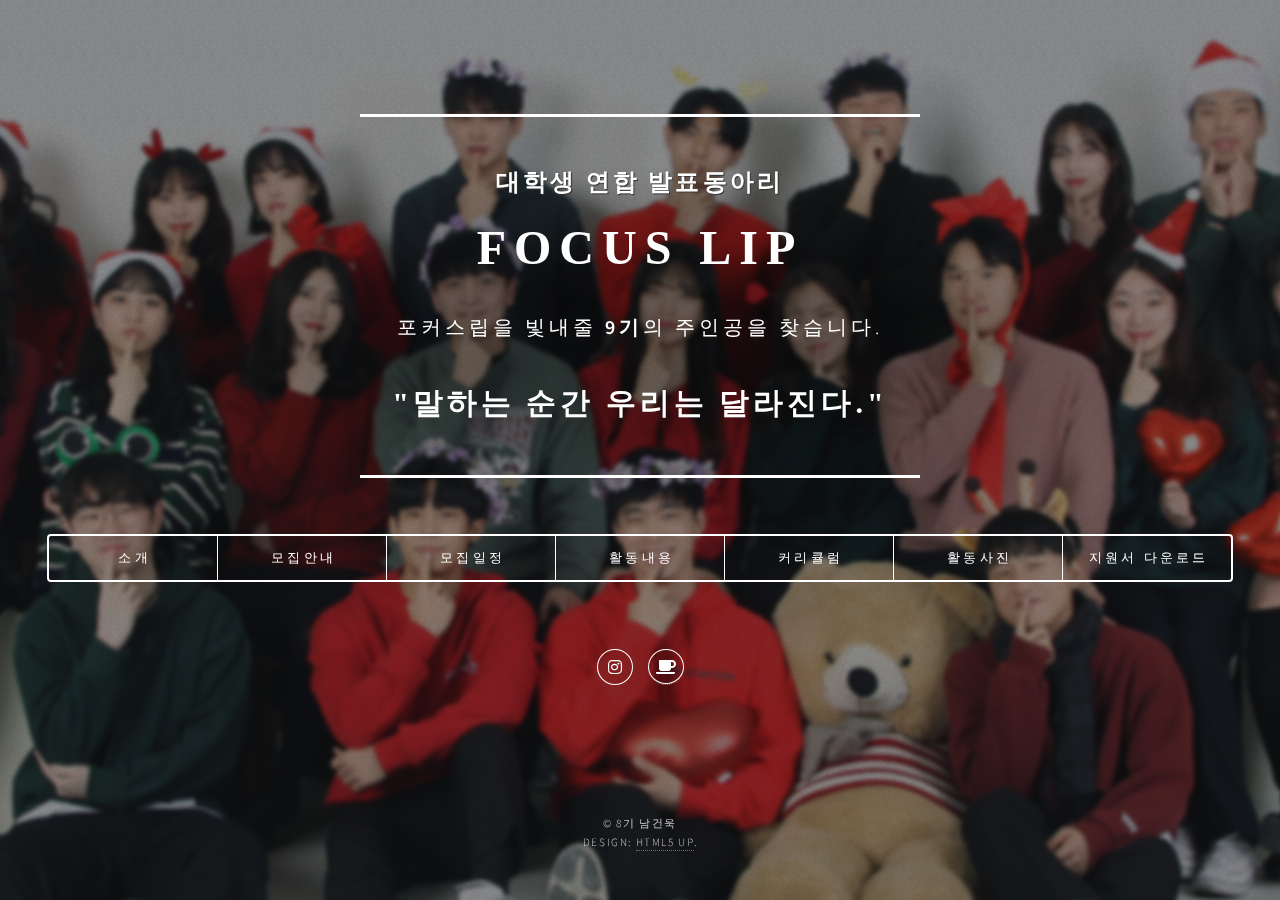
==== commit 13f2b700: "Add files via upload" ====
--- a/index.html
+++ b/index.html
@@ -15,20 +15,24 @@
 					<header id="header">
 						<div class="content">
 							<div class="inner">
-								<h1>Focuslip</h1>
-								<h3>For 9기</h3>
+								<h3>대학생 연합 발표동아리</h3>
+								<div class="focuslip">FOCUS LIP</div>
 								<p></p>
-								<p><a href="https://cafe.naver.com/focuslip">포커스립 카페</a>에서 각종 정보를 찾고
-								<a href="http://mail.naver.com">네이버 메일</a>에서 지원서를 확인할 수 있습니다.</p>
+								<div class="inner_text">
+									포커스립을 빛내줄 <b>9기</b>의 주인공을 찾습니다. <br><br>
+								</div>
+								<div class="quote">"말하는 순간 우리는 달라진다."</div>
 							</div>
 						</div>
 						<nav>
 							<ul> <!-- #intro같이 링크 이름 앞에 #을 붙이면 원래 창이 안 닫힌다.-->
-								<li><a href="#intro">지원서 확인</a></li>
+								<li><a href="#work">소개</a></li>
+								<li><a href="#intro">모집안내</a></li>
+								<li><a href="#about">모집일정</a></li>
+								<li><a href="#contact">활동내용</a></li>
+								<li><a href="#contact">커리큘럼</a></li>
+								<li><a href="#contact">활동사진</a></li>
 								<li><a href="../../apply/포커스립_9기_지원서양식.docx">지원서 다운로드</a></li>
-								<li><a href="#work">면접</a></li>
-								<li><a href="#about">달력</a></li>
-								<li><a href="#contact">연락처</a></li>
 								<!-- <li><a href="#elements">Elements</a></li> -->
 							</ul>
 						</nav>
@@ -40,31 +44,39 @@
 				<!-- Main -->
 					<div id="main">
 
-						<!-- 지원서 확인 -->
+						<!-- 모집안내 -->
 							<article id="intro">
-								<h2 class="major">지원서 확인</h2>
-								<span class="image main"><img src="images/pic01.jpg" alt="" /></span>
-								<p>이 페이지는 지원서를 업로드하고, 사람 별로 분류된 지원서를 한 눈에 볼 수 있는 페이지입니다.</p>
-								<p>면접을 보면서 면접 질문 및 대답을 메모하려면 <a href="#work">면접 페이지</a>를 이용해 주세요.</p>
-							</article>
-
-						<!-- 지원서 확인 -->
-						<article id="intro">
-							<h2 class="major">지원서 다운로드</h2>
-							<span class="image main"><img src="images/pic01.jpg" alt="" /></span>
-							<p>이 페이지는 지원서를 업로드하고, 사람 별로 분류된 지원서를 한 눈에 볼 수 있는 페이지입니다.</p>
-							<p>면접을 보면서 면접 질문 및 대답을 메모하려면 <a href="#work">면접 페이지</a>를 이용해 주세요.</p>
-						</article>
-
-						<!-- 면접볼 때 사용할 페이지 -->
+								<h2 class="major">모집</h2>
+								<h3 class="major">모집대상</h3>
+								<p>발표실력을 쌓고 싶은, 자신만의 이야기를 나누고 싶은,<br>
+									소중한 인연을 만들고 싶은 대학교 재학생 및 휴학생 누구나</p>
+								<h3 class="major">모집인원</h3>
+								<p>약 25~28명</p>
+								<h3 class="major">모집기간</h3>
+								<p>서류&nbsp&nbsp&nbsp&nbsp&nbsp&nbsp&nbsp 1/31 ~ 2/14 <br>
+									대면면접&nbsp 2/18 ~ 20 <br>
+									비대면면접&nbsp&nbsp&nbsp&nbsp&nbsp 2/21</p>
+								
+								<h2 class="major">활동</h2>
+								<h3 class="major">활동기간</h3>
+								<p>2021.02~06</p>
+								<h3 class="major">활동장소</h3>
+								<p>서울 종로, 홍대, 강남 등</p>
+								<h3 class="major">지원방법</h3>
+								<p> <a href="../../apply/포커스립_9기_지원서양식.docx">지원서 작성</a> 후 focuslip@naver.com으로 제출</p>
+								
+								<h2 class="major">문의사항</h2>
+								<p>회장&nbsp&nbsp&nbsp&nbsp&nbsp 이중용 010-4067-2971<br>
+								부회장 문채린 010-9945-9842</p>
+							</article>
+
+
+						<!-- 포커스립 소개 -->
 							<article id="work">
-								<h2 class="major">면접</h2>
-								<span class="image main"><img src="images/pic02.jpg" alt="" /></span>
-								<p>이 페이지는 면접을 보면서 질문 및 대답을 메모하는 페이지입니다.</p>
-								<p>메모한 건 다 모아서 엑셀로 다운받을 수 있었으면 좋겠네요.</p>
-								<p>근데 구글 스프레드시트를 쓰면 되는데 굳이 이게 필요할까?</p>
-
-								<!-- 원래 있었던 이름, 메일, 메시지 넣는 양식 코드 -->
+								<h2 class="major">포커스립 소개</h2>
+								<span class="image main"><img src="images/focuslip_brochure_p3.jpg" alt="" /></span>
+
+								<!-- 원래 있었던 이름, 메일, 메시지 넣는 양식 코드
 								<form method="post" action="#">
 									<div class="fields">
 										<div class="field half">
@@ -87,7 +99,7 @@
 									<ul class="actions">
 										<li><input type="submit" value="Send Message" class="primary" /></li>
 										<li><input type="reset" value="Reset" /></li>
-									</ul>
+									</ul> -->
 								</form>
 							</article>
 
--- a/assets/css/main.css
+++ b/assets/css/main.css
@@ -1,6 +1,6 @@
 @import url(fontawesome-all.min.css);
 @import url("https://fonts.googleapis.com/css?family=Source+Sans+Pro:300italic,600italic,300,600");
-
+@import url('https://fonts.googleapis.com/css2?family=Nanum+Myeongjo&display=swap');
 /* html 자체에서 제공하는 설정값들을 초기화하는 과정 */
 html, body, div, span, applet, object,
 iframe, h1, h2, h3, h4, h5, h6, p, blockquote,
@@ -190,8 +190,10 @@
 		color: inherit;
 		text-decoration: none;
 	}
-
-	h1.major, h2.major, h3.major, h4.major, h5.major, h6.major {
+	
+	
+	/* 공통서식인데 h2, h3는 너무 지저분해보여서 내가 지움!!*/
+	h1.major, h4.major, h5.major, h6.major {
 		border-bottom: solid 1px #ffffff;
 		width: -moz-max-content;
 		width: -webkit-max-content;
@@ -202,19 +204,22 @@
 	}
 
 	h1 {
-		font-size: 2.25rem;
+		font-size: 3rem;
 		line-height: 1.3;
 		letter-spacing: 0.5rem;
 	}
 
 	h2 {
-		font-size: 1.5rem;
+		font-size: 2rem;
 		line-height: 1.4;
 		letter-spacing: 0.5rem;
+		color : #757B52;
+		border-bottom: solid 5px #949B68;
 	}
 
 	h3 {
-		font-size: 1rem;
+		font-size: 1.5rem;
+		text-shadow: 1px 1px 1px #333333;
 	}
 
 	h4 {
@@ -227,6 +232,29 @@
 
 	h6 {
 		font-size: 0.6rem;
+	}
+
+
+	/* 내가 추가한 설정들*/ 
+
+	.focuslip{
+		font-size: 3rem;
+		line-height: 1.3;
+		letter-spacing: 0.5rem;
+		font-family: "Nanum Myeonjo", serif;
+		font-weight: bold;
+	}
+
+	.inner_text{
+		font-size: 1.25rem;
+		letter-spacing: 0.25rem;
+	}
+
+	.quote{
+		font-size: 30px;
+		font-family: "Nanum Myeonjo", serif;
+		font-weight: 700;
+		letter-spacing: 0.25rem;
 	}
 
 	@media screen and (max-width: 736px) {
@@ -1143,11 +1171,11 @@
 		-ms-transition-delay: 0.75s;
 		transition-delay: 0.75s;
 		background-image: linear-gradient(to top, rgba(19, 21, 25, 0.5), rgba(19, 21, 25, 0.5)), url("../../images/overlay.png");
-		background-size: auto,+		background-size: auto,
  256px 256px;
-		background-position: center,+		background-position: center,
  center;
-		background-repeat: no-repeat,+		background-repeat: no-repeat,
  repeat;
 		z-index: 2;
 	}
@@ -1164,10 +1192,10 @@
 		transition: transform 0.325s ease-in-out, filter 0.325s ease-in-out;
 		background-image: url("../../images/focuslip-bg.jpg"); /* 배경사진경로 */
 		background-position: center;
-		background-size: cover;
+		background-size: auto;
 		background-repeat: no-repeat;
 		z-index: 1; /* 이건 개체를 앞/뒤로 보내는 수 인 듯 */
-		filter: blur(4px); /* 블러처리 추가했다! */
+		filter: blur(2px); /* 블러처리 추가했다! */
 	}
 
 	body.is-article-visible #bg:after {
@@ -1339,7 +1367,7 @@
 		margin-bottom: 0;
 		list-style: none;
 		padding-left: 0;
-		border: solid 1px #ffffff;
+		border: solid 2px #ffffff;
 		border-radius: 4px;
 	}
 
@@ -1531,7 +1559,7 @@
 		max-width: 100%;
 		z-index: 3;
 	}
-
+	/* 메뉴 클릭하면 나오는 작은 창 */
 	#main article {
 		-moz-transform: translateY(0.25rem);
 		-webkit-transform: translateY(0.25rem);
@@ -1545,7 +1573,7 @@
 		position: relative;
 		width: 40rem;
 		max-width: 100%;
-		background-color: rgba(27, 31, 34, 0.85);
+		background-color: rgba(181, 185, 148, 0.85);
 		border-radius: 4px;
 		opacity: 0;
 	}
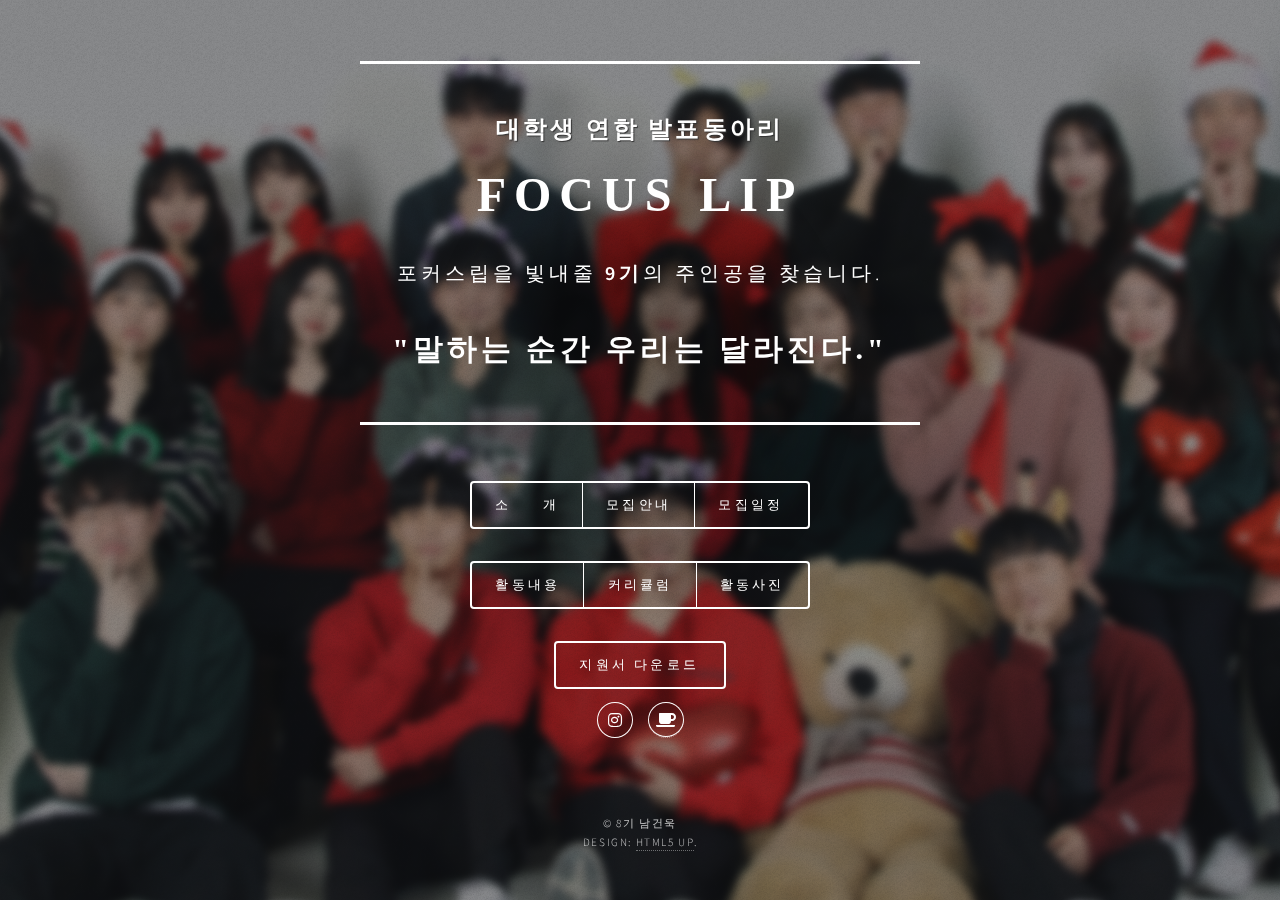
==== commit 1ebf5f41: "Add files via upload" ====
--- a/index.html
+++ b/index.html
@@ -24,17 +24,30 @@
 								<div class="quote">"말하는 순간 우리는 달라진다."</div>
 							</div>
 						</div>
+						
 						<nav>
 							<ul> <!-- #intro같이 링크 이름 앞에 #을 붙이면 원래 창이 안 닫힌다.-->
-								<li><a href="#work">소개</a></li>
-								<li><a href="#intro">모집안내</a></li>
-								<li><a href="#about">모집일정</a></li>
-								<li><a href="#contact">활동내용</a></li>
-								<li><a href="#contact">커리큘럼</a></li>
-								<li><a href="#contact">활동사진</a></li>
-								<li><a href="../../apply/포커스립_9기_지원서양식.docx">지원서 다운로드</a></li>
+								<li><a href="#intro">소&nbsp&nbsp&nbsp&nbsp&nbsp개</a></li>
+								<li><a href="#announce">모집안내</a></li>
+								<li><a href="#schedule">모집일정</a></li>
+							</ul>
+							<p></p>
+							<ul>
+								<li><a href="#content">활동내용</a></li>
+								<li><a href="#curri">커리큘럼</a></li>
+								<li><a href="#picture">활동사진</a></li>
 								<!-- <li><a href="#elements">Elements</a></li> -->
 							</ul>
+							<p></p>
+							
+							<div class="centered">
+								<ul>
+									<li>
+										<a href="../../apply/포커스립_9기_지원서양식.docx">지원서 다운로드</a>
+									</li>	
+								</ul>
+							</div>
+
 						</nav>
 
 
@@ -45,7 +58,7 @@
 					<div id="main">
 
 						<!-- 모집안내 -->
-							<article id="intro">
+							<article id="announce">
 								<h2 class="major">모집</h2>
 								<h3 class="major">모집대상</h3>
 								<p>발표실력을 쌓고 싶은, 자신만의 이야기를 나누고 싶은,<br>
@@ -72,7 +85,7 @@
 
 
 						<!-- 포커스립 소개 -->
-							<article id="work">
+							<article id="intro">
 								<h2 class="major">포커스립 소개</h2>
 								<span class="image main"><img src="images/focuslip_brochure_p3.jpg" alt="" /></span>
 
@@ -103,20 +116,280 @@
 								</form>
 							</article>
 
-						<!-- 달력 -->
-							<article id="about">
-								<h2 class="major">달력</h2>
-								<span class="image main"><img src="images/pic03.jpg" alt="" /></span>
-								<p>이 페이지는 달력에 시간 별로 면접관과 지원자가 정리된 페이지입니다.</p>
-								<p>업로드된 지원서에서 가능한 면접일자를 추출해서 표로 정리하고, 그 중 시간을 선택하면 지원자를 표로 정리해줬으면 좋겠네요.</p>
-								<p>면접관은 직접 입력하는걸로 합시다.</p>
+						<!-- 모집일정 -->
+							<article id="schedule">
+								<h2 class="major">
+									<div class=align-center>
+										모집일정
+									</div>
+								</h2>
+								<div class="table-wrapper">
+									<table>
+										<thead>
+											<tr>
+												<th style="color:red">Sun</th>
+												<th>Mon</th>
+												<th>Tue</th>
+												<th>Wed</th>
+												<th>Thr</th>
+												<th>Fri</th>
+												<th>Sat</th>
+											</tr>
+										</thead>
+										<tbody>
+											<tr style="font-size: 1rem;">
+												<td style="color:red">31</td>
+												<td>1</td>
+												<td>2</td>
+												<td>3</td>
+												<td>4</td>
+												<td>5</td>
+												<td>6</td>
+											</tr>
+											<tr style=
+											"font-weight: 700;
+											border-bottom: solid 1px #ffffff;
+											vertical-align: middle;">
+												<td bgcolor=#969A68>모집<br>시작</td>
+												<td></td>
+												<td></td>
+												<td></td>
+												<td></td>
+												<td></td>
+												<td></td>
+											</tr>
+											<tr style="font-size: 1rem;">
+												<td style="color:red">7</td>
+												<td>8</td>
+												<td>9</td>
+												<td>10</td>
+												<td>11</td>
+												<td>12</td>
+												<td>13</td>
+											</tr>
+											<tr style=
+											"font-weight: 700;
+											border-bottom: solid 1px #ffffff;
+											vertical-align: middle;">
+												<td><br></td>
+												<td><br></td>
+												<td><br></td>
+												<td><br></td>
+												<td><br></td>
+												<td><br></td>
+												<td><br></td>
+											</tr>
+											<tr style="font-size: 1rem;">
+												<td style="color:red">14</td>
+												<td>15</td>
+												<td>16</td>
+												<td>17</td>
+												<td>18</td>
+												<td>19</td>
+												<td>20</td>
+											</tr>
+											<tr style=
+											"font-weight: 700;
+											border-bottom: solid 1px #ffffff;
+											vertical-align: middle;">
+												<td bgcolor=#969A68>서류<br>마감</td>
+												<td bgcolor=#969A68>서류<br>합격발표</td>
+												<td></td>
+												<td></td>
+												<td colspan="3" bgcolor=#969A68>대면면접</td>
+											</tr>
+											<tr style="font-size: 1rem;">
+												<td style="color:red">21</td>
+												<td>22</td>
+												<td>23</td>
+												<td>24</td>
+												<td>25</td>
+												<td>26</td>
+												<td>27</td>
+											</tr>
+											<tr style=
+											"font-weight: 700;
+											border-bottom: solid 1px #ffffff;
+											vertical-align: middle;">
+												<td bgcolor=#969A68>비대면<br>면접</td>
+												<td bgcolor=#969A68>최종<br>합격발표</td>
+												<td></td>
+												<td></td>
+												<td bgcolor=#969A68>OT</td>
+												<td></td>
+												<td></td>
+											</tr>
+											<tr style="font-size: 1rem;">
+												<td style="color:red">28</td>
+												<td></td>
+												<td></td>
+												<td></td>
+												<td></td>
+												<td></td>
+												<td></td>
+											</tr>
+											<tr style=
+											"font-weight: 700;
+											border-bottom: solid 1px #ffffff;
+											vertical-align: middle;">
+												<td><br></td>
+												<td><br></td>
+												<td><br></td>
+												<td><br></td>
+												<td><br></td>
+												<td><br></td>
+												<td><br></td>
+											</tr>
+										</tbody>
+										<tfoot>
+											<tr>
+												<td colspan="4"></td>
+												<td colspan="3">※ 2월 25일 OT는 필수 참석입니다</td>
+											</tr>
+										</tfoot>
+									</table>
+								</div>
 							</article>
 
-						<!-- Contact -->
-							<article id="contact">
-								<h2 class="major">연락처</h2>
-								<p>이 페이지는 지원자들의 연락처를 모아둔 페이지입니다.</p>
-								<p>지원서의 정보를 받아서 정리해줬으면 좋겠네요.</p>
+						<!-- 활동내용 -->
+							<article id="content">
+								<h2 class="major">
+									<div class="align-center">
+										활동내용
+									</div>
+								</h2>
+								<div class="table-nothing">
+									<table>
+										<thead>
+											<tr>
+												<td style="font-size: 1.5rem;"><b>컨셉PT</b></td>
+												<td style="font-size: 1.5rem;"><b>팀PT & 1:1PT</b></td>
+												<td style="font-size: 1.5rem;"><b>각종번개</b></td>
+											</tr>
+											
+										</thead>
+										<tbody>
+											<tr>
+												<td style="font-size: 0.8rem;">자신만의 색깔을 뽐내는 매주 목요일 발표</td>
+												<td style="font-size: 0.8rem;">팀 발표 및 1대1 발표를 통해 선의의 경쟁 및 친목 도모</td>
+												<td style="font-size: 0.8rem;">방탈출, 한강나들이, 맛집탐방, 영화, 보드게임, 놀이동산 등</td>
+											</tr>
+										</tbody>
+									</table>
+
+									<table>
+										<thead>
+											<tr>
+												<td style="font-size: 1.5rem;"><b>활동 후 뒤풀이</b></td>
+												<td style="font-size: 1.5rem;"><b>베프 및 점프왕</b></td>
+												<td style="font-size: 1.5rem;"><b>이미지 사진 촬영</b></td>
+											</tr>
+										</thead>
+										<tbody>
+											<tr>
+												<td  style="font-size: 0.8rem;">정기모임 후 즐거운 야식타임</td>
+												<td  style="font-size: 0.8rem;">매주 투표로 선정되는 베스트 프레젠터(베프)<br>
+													&<br>
+													뛰어난 성장을 이루어낸 동아리원에게 점프왕의 기회가!</td>
+												<td  style="font-size: 0.8rem;">커리큘럼이 끝난 후 마지막 사진 촬영</td>
+										</tbody>
+									</table>
+								</div>
+							</article>
+
+							<!-- 커리큘럼 -->
+							<article id="curri">
+								<h2 class="major">
+									<div class="align-center">
+										커리큘럼
+									</div>
+								</h2>
+								<table>
+									<tbody style="font-size: 1.5rem; font-weight: 500;">
+										<tr>
+											<td>1주차</td>
+											<td style="color:#5F6141; font-size: 1.5rem; font-weight: 1000;">02/25</td>
+											<td style="text-align: left;">WHO AM I? & OT</td>
+										</tr>
+										<tr>
+											<td></td>
+											<td style="color:#5F6141; font-size: 1.5rem; font-weight: 1000;">03/04</td>
+											<td style="text-align: left;">WHAT IS YOUR COLOR?</td>
+										</tr>
+										<tr>
+											<td></td>
+											<td style="color:#5F6141; font-size: 1.5rem; font-weight: 1000;">03/11</td>
+											<td style="text-align: left;">포립 6시 뉴스</td>
+										</tr>
+										<tr>
+											<td></td>
+											<td style="color:#5F6141; font-size: 1.5rem; font-weight: 1000;">03/18</td>
+											<td style="text-align: left;">만약 [&nbsp &nbsp &nbsp &nbsp &nbsp ]라면</td>
+										</tr>
+										<tr></tr>
+										<tr>
+											<td>6주차</td>
+											<td style="color:#5F6141; font-size: 1.5rem; font-weight: 1000;">04/01</td>
+											<td style="text-align: left;">포립, 어쩌면 모두 지어낸 이야기</td>
+										</tr>
+										<tr>
+											<td></td>
+											<td style="color:#5F6141; font-size: 1.5rem; font-weight: 1000;">04/08</td>
+											<td style="text-align: left;">봄 사랑 벚꽃 말고</td>
+										</tr>
+										<tr>
+											<td></td>
+											<td style="color:#5F6141; font-size: 1.5rem; font-weight: 1000;">04/15</td>
+											<td style="text-align: left;">TED</td>
+										</tr>
+										<tr>
+											<td></td>
+											<td style="color:#5F6141; font-size: 1.5rem; font-weight: 1000;">04/22</td>
+											<td style="text-align: left;">중간고사 기간</td>
+										</tr>
+										<tr>
+											<td></td>
+											<td style="color:#5F6141; font-size: 1.5rem; font-weight: 1000;">04/29</td>
+											<td style="text-align: left;">중간고사 기간</td>
+										</tr>
+										<tr></tr>
+										<tr>
+											<td>11주차</td>
+											<td style="color:#5F6141; font-size: 1.5rem; font-weight: 1000;">05/06</td>
+											<td style="text-align: left;">포립의 꿈꾸는 라디오</td>
+										</tr>
+										<tr>
+											<td></td>
+											<td style="color:#5F6141; font-size: 1.5rem; font-weight: 1000;">05/13</td>
+											<td style="text-align: left;">1:1 PRESENTATION (포립데이)</td>
+										</tr>
+										<tr>
+											<td></td>
+											<td style="color:#5F6141; font-size: 1.5rem; font-weight: 1000;">05/20</td>
+											<td style="text-align: left;">줌인 & 줌아웃</td>
+										</tr>
+										<tr>
+											<td></td>
+											<td style="color:#5F6141; font-size: 1.5rem; font-weight: 1000;">05/27</td>
+											<td style="text-align: left;">TEAM PRESENTATION 2</td>
+										</tr>
+										<tr>
+											<td></td>
+											<td style="color:#5F6141; font-size: 1.5rem; font-weight: 1000;">05/27</td>
+											<td style="text-align: left;">이별, 또 다른 시작</td>
+										</tr>
+									</tbody>
+								</table>
+							</article>
+
+							<!-- 활동사진 -->
+							<article id="picture">
+								<h2 class="major">
+									<div class="align-center">
+										활동사진
+									</div>
+								</h2>
+								<span class="image main"><img src="images/focuslip_brochure_p7.jpg" alt="" /></span>
 							</article>
 
 						<!-- Elements 메뉴를 비활성화 해놨는데 이런 것들이 가능하니 써먹으라는 듯! -->
@@ -193,7 +466,7 @@
 										<li><a href="#" class="button">Default</a></li>
 									</ul>
 								</section>
-
+								<!-- 표 서식 -->
 								<section>
 									<h3 class="major">Table</h3>
 									<h4>Default</h4>
@@ -360,7 +633,6 @@
 								</section>
 
 							</article>
-
 					</div>
 
 				<!-- 아이콘들: 링크 추가로 입력할 것 -->
--- a/assets/css/main.css
+++ b/assets/css/main.css
@@ -256,6 +256,7 @@
 		font-weight: 700;
 		letter-spacing: 0.25rem;
 	}
+
 
 	@media screen and (max-width: 736px) {
 
@@ -966,67 +967,94 @@
 		overflow-x: auto;
 	}
 
-	table {
-		margin: 0 0 2rem 0;
-		width: 100%;
-	}
-
-	table tbody tr {
-		border: solid 1px #ffffff;
-		border-left: 0;
-		border-right: 0;
-	}
-
-	table tbody tr:nth-child(2n + 1) {
-		background-color: rgba(255, 255, 255, 0.075);
-	}
-
-	table td {
-		padding: 0.75em 0.75em;
-	}
-
-	table th {
-		color: #ffffff;
-		font-size: 0.9em;
-		font-weight: 600;
-		padding: 0 0.75em 0.75em 0.75em;
-		text-align: left;
-	}
-
-	table thead {
-		border-bottom: solid 2px #ffffff;
-	}
-
-	table tfoot {
-		border-top: solid 2px #ffffff;
-	}
-
-	table.alt {
-		border-collapse: separate;
-	}
-
-	table.alt tbody tr td {
-		border: solid 1px #ffffff;
-		border-left-width: 0;
-		border-top-width: 0;
-	}
-
-	table.alt tbody tr td:first-child {
-		border-left-width: 1px;
-	}
-
-	table.alt tbody tr:first-child td {
-		border-top-width: 1px;
-	}
-
-	table.alt thead {
-		border-bottom: 0;
-	}
-
-	table.alt tfoot {
-		border-top: 0;
-	}
-
+		table {
+			margin: 0 0 2rem 0;
+			width: 100%;
+		}
+		/* 전체 테두리 생김 */
+		table tbody tr {
+			border-left: 0;
+			border-right: 0;
+			text-align: center;
+			font-size: 0.8em;
+		}
+
+		/* 셀 서식 */ 
+		table td {
+			padding: 0.7em 0.7em;
+			vertical-align: middle;
+		}
+		/* 표 제목 서식 */
+		table th {
+			color: #ffffff;
+			font-size: 1.25em;
+			font-weight: 600;
+			padding: 0 0.75em 0.75em 0.75em;
+			text-align: center;
+		}
+
+		table thead {
+			border-bottom: solid 2px #ffffff;
+			text-align: center;
+		}
+
+		table tfoot {
+			border-top: solid 2px #ffffff;
+		}
+
+		table.alt {
+			border-collapse: separate;
+		}
+
+		table.alt tbody tr td {
+			border: solid 1px #ffffff;
+			border-left-width: 0;
+			border-top-width: 0;
+		}
+
+		table.alt tbody tr td:first-child {
+			border-left-width: 1px;
+		}
+
+		table.alt tbody tr:first-child td {
+			border-top-width: 1px;
+		}
+
+		table.alt thead {
+			border-bottom: 0;
+		}
+
+		table.alt tfoot {
+			border-top: 0;
+		}
+
+	.table-vertical{
+		vertical-align: middle;
+	}
+
+	.table-nothing{
+		-webkit-overflow-scrolling: touch;
+		overflow-x: auto;
+	}
+
+/*		table thead{
+			text-align: center;
+			font-size: 1.25rem;
+			font-weight: 700;
+		}
+
+		table tbody{
+			font-size: 0.8rem;
+		}
+*/
+/*	
+	.table-curri{
+		-webkit-overflow-scrolling: touch;
+		overflow-x: auto;
+		font-size: 0.8rem;
+	}
+
+*/
 /* ----- Button ----- */
 
 	input[type="submit"],
@@ -1195,7 +1223,7 @@
 		background-size: auto;
 		background-repeat: no-repeat;
 		z-index: 1; /* 이건 개체를 앞/뒤로 보내는 수 인 듯 */
-		filter: blur(2px); /* 블러처리 추가했다! */
+		filter: blur(4px); /* 블러처리 추가했다! */
 	}
 
 	body.is-article-visible #bg:after {
@@ -1383,14 +1411,15 @@
 
 	#header nav ul li a {
 		display: block;
-		min-width: 10.5rem;
+		min-width: 6rem; /* 이거 조절하면 메인 상자 크기 조절됨*/
 		height: 2.75rem;
 		line-height: 2.75rem;
-		padding: 0 1.25rem 0 1.45rem;
+		padding: 0 1.45rem 0 1.45rem;
 		text-transform: uppercase;
 		letter-spacing: 0.2rem;
 		font-size: 0.8rem;
 		border-bottom: 0;
+		
 	}
 
 	#header nav ul li a:hover {
@@ -1400,6 +1429,13 @@
 	#header nav ul li a:active {
 		background-color: rgba(255, 255, 255, 0.175);
 	}
+
+	.centered{
+		text-align: center;
+		padding: 0 5.25rem 0 5.25rem;
+	}
+
+
 
 /* 정가운데 짧은 선 */
 	#header nav.use-middle:after {
